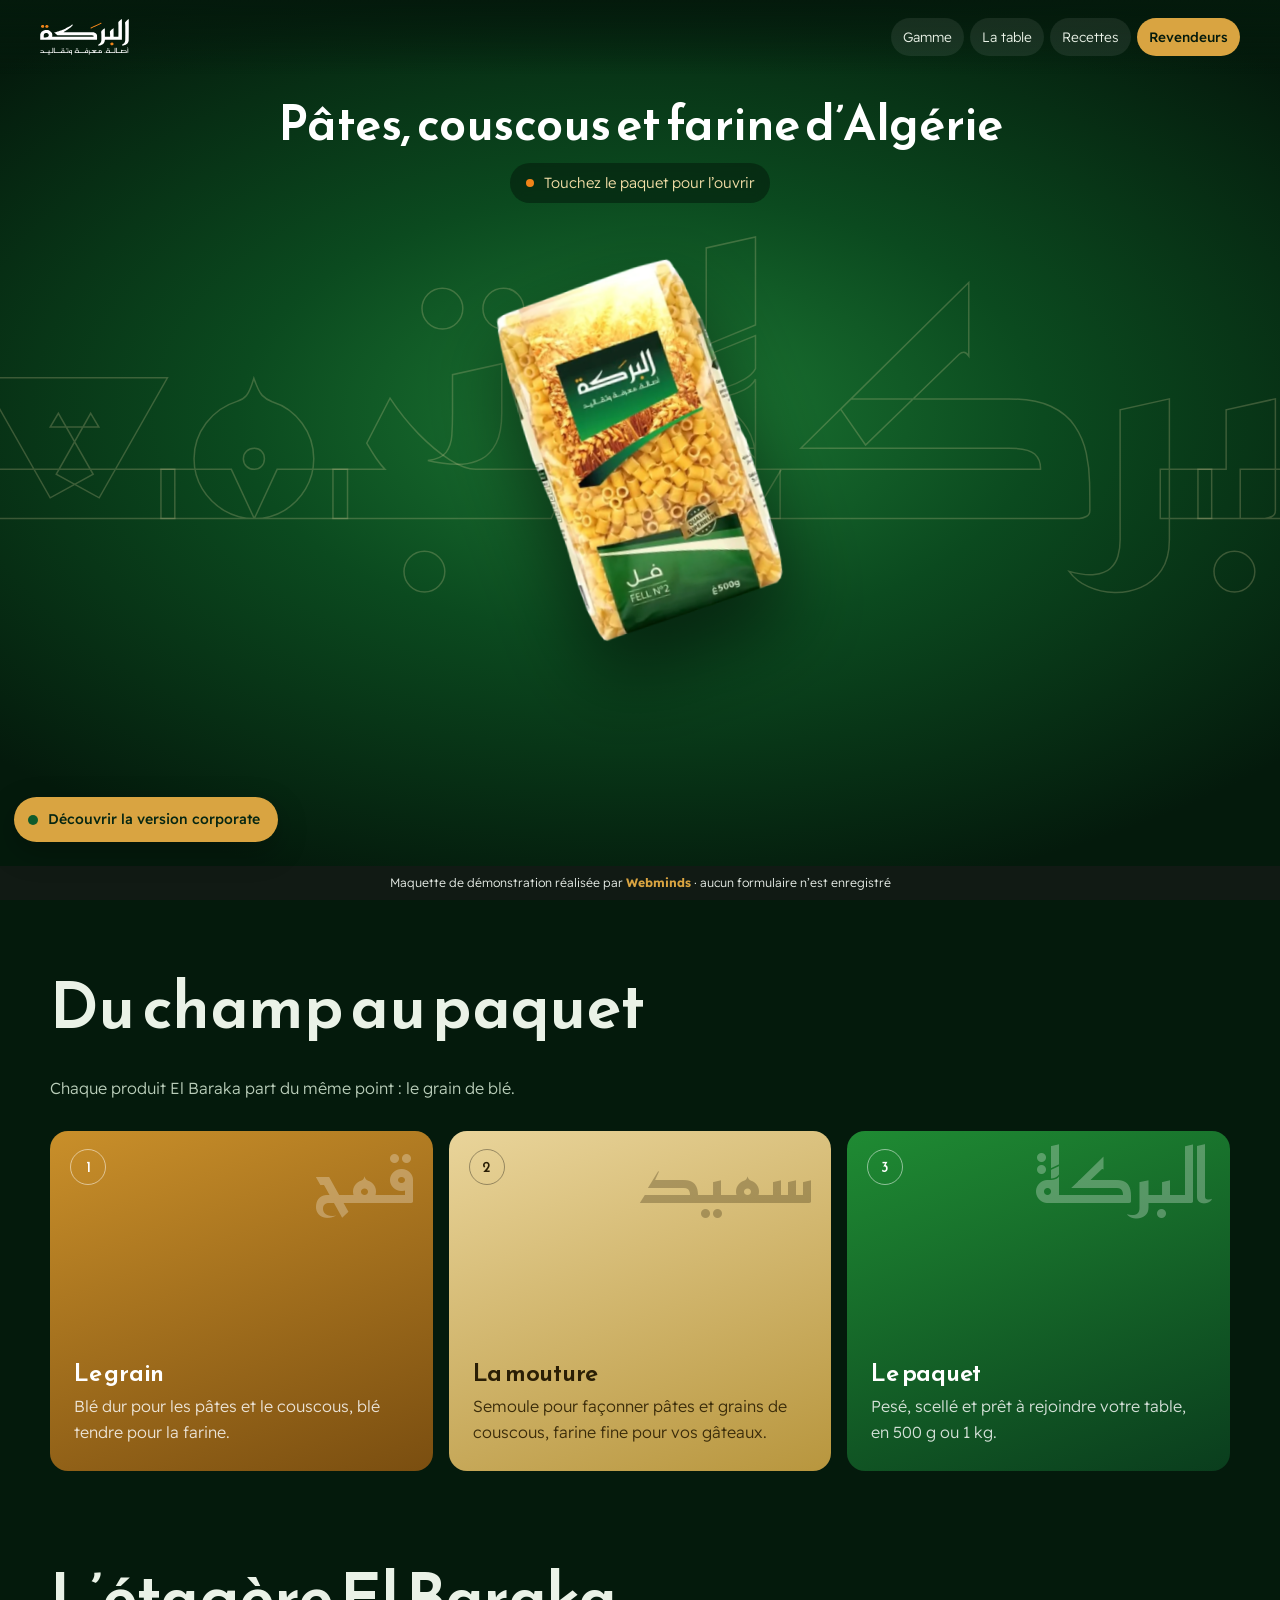
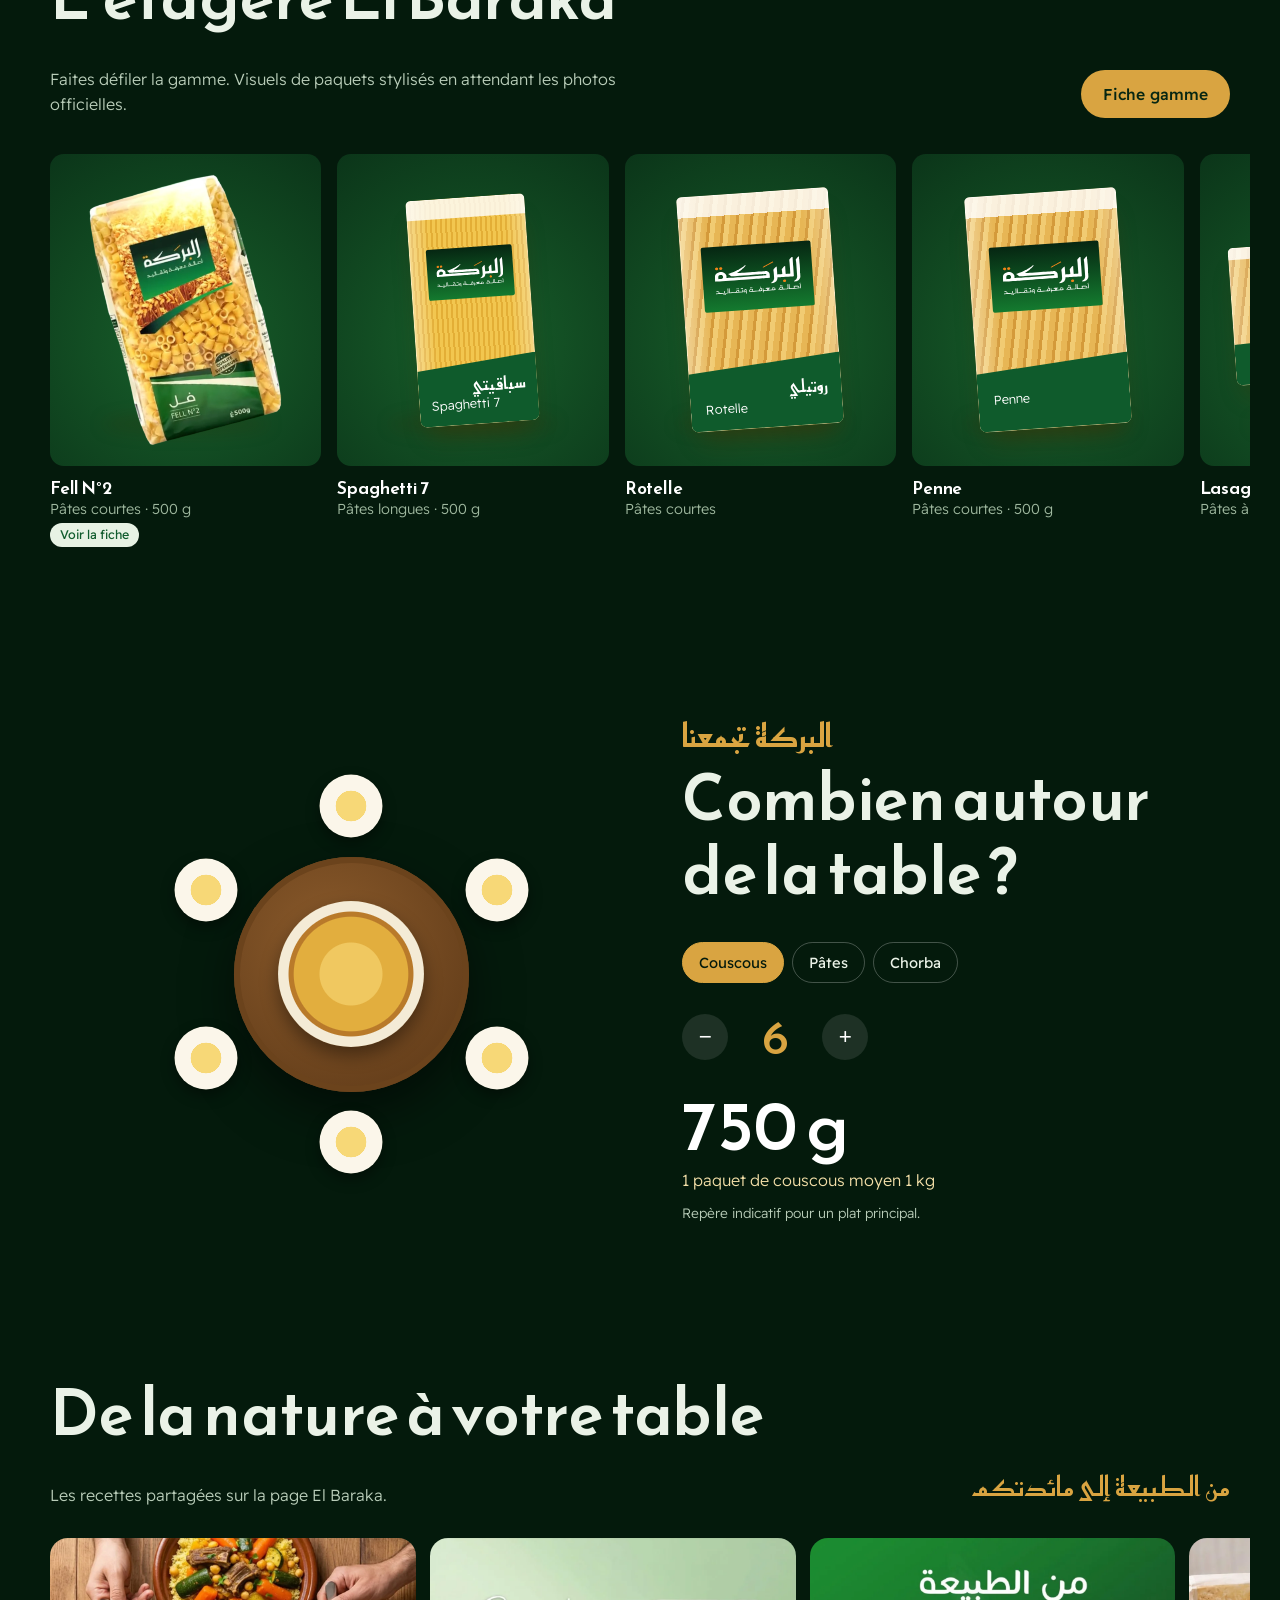
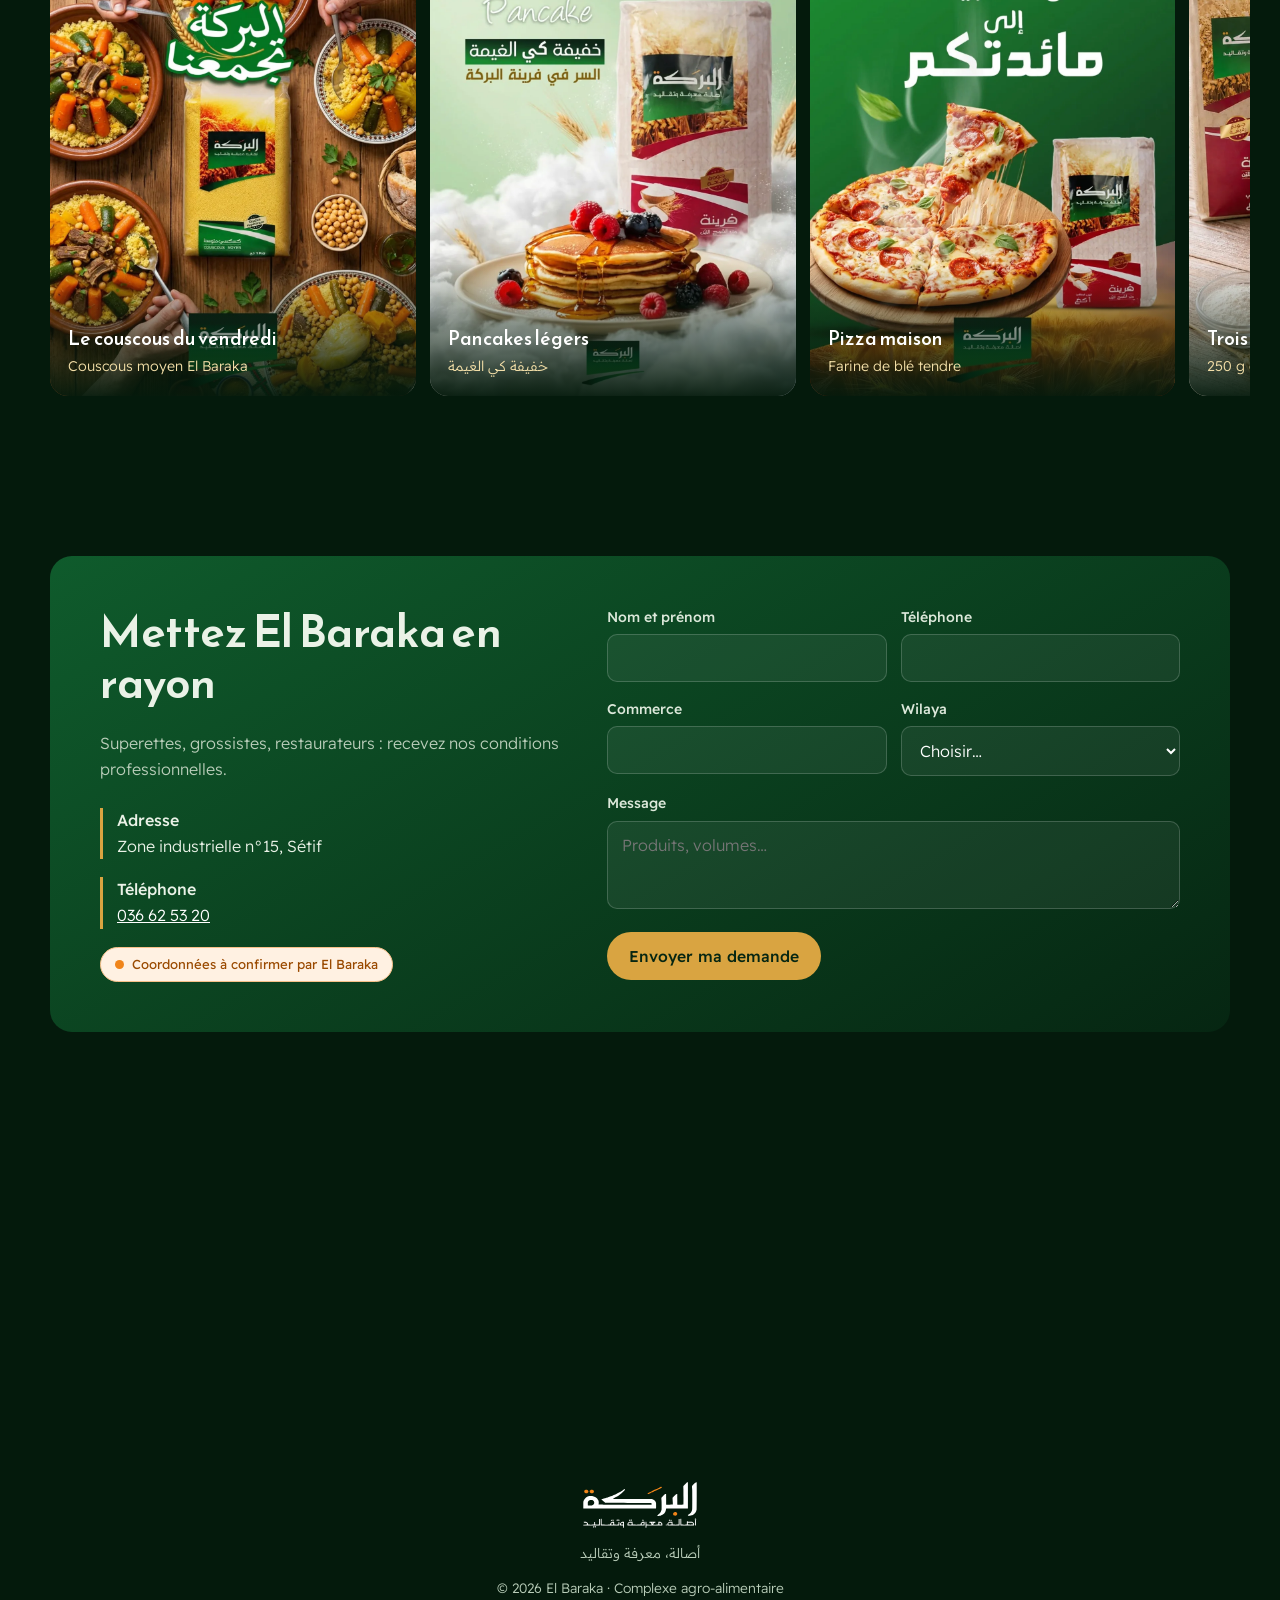
==== v2/index.html @ 3ec90bc9 "Maquette El Baraka : version corporate (accueil, gamme, fiche Fell N°2, revendeurs, contact) et vers" ====
<!doctype html>
<html lang="fr">
<head>
<meta charset="utf-8">
<meta name="viewport" content="width=device-width, initial-scale=1, viewport-fit=cover">
<meta name="robots" content="noindex, nofollow">
<title>El Baraka · البركة تجمعنا</title>
<meta name="description" content="El Baraka, pâtes, couscous et farine fabriqués en Algérie.">
<meta name="theme-color" content="#041A0C">
<link rel="stylesheet" href="../assets/css/fonts.css">
<link rel="stylesheet" href="../assets/css/style.css">
<link rel="stylesheet" href="v2.css">
<link rel="icon" href="data:image/svg+xml,%3Csvg xmlns='http://www.w3.org/2000/svg' viewBox='0 0 32 32'%3E%3Crect width='32' height='32' rx='6' fill='%230F5B2C'/%3E%3Ccircle cx='11' cy='12' r='3' fill='%23F08419'/%3E%3Ccircle cx='19' cy='12' r='3' fill='%23F08419'/%3E%3Crect x='7' y='19' width='18' height='4' fill='%23fff'/%3E%3C/svg%3E">
</head>
<body class="v2" data-base="../">
<header class="v2-hd">
<a href="#haut" aria-label="El Baraka"><img src="../assets/img/logo-blanc.svg" alt="El Baraka" width="90" height="36"></a>
<nav aria-label="Navigation"><a class="lg" href="#gamme">Gamme</a><a class="lg" href="#table">La table</a><a class="lg" href="#recettes">Recettes</a><a class="ac" href="#revendeurs">Revendeurs</a></nav>
</header>

<main id="haut">
<section class="scene" id="scene">
<div class="scene-ar" aria-hidden="true">البركة تجمعنا</div>
<canvas id="pluie" aria-hidden="true"></canvas>
<button class="paquet" id="paquet" aria-label="Ouvrir le paquet de Fell N°2"><img src="../assets/img/fell-n2.webp" alt="Paquet El Baraka Fell N°2" width="560" height="830"></button>
<div class="scene-haut">
<h1>Pâtes, couscous et farine d’Algérie</h1>
<span class="astuce" id="astuce"><i></i>Touchez le paquet pour l’ouvrir</span>
<div class="ouvre-info"><span class="compteur" id="compteur" aria-live="polite"><b id="nb">0</b> pièces de Fell N°2</span><button class="btn btn-ligne rejouer" id="rejouer" style="color:#fff">Refermer</button></div>
</div>
</section>

<section class="sec"><div class="wrap">
<div class="sec-tete"><div><h2>Du champ au paquet</h2><p>Chaque produit El Baraka part du même point : le grain de blé.</p></div></div>
<div class="etapes">
<div class="etape e1"><span class="ar">قمح</span><h3>Le grain</h3><p>Blé dur pour les pâtes et le couscous, blé tendre pour la farine.</p></div>
<div class="etape e2"><span class="ar">سميد</span><h3>La mouture</h3><p>Semoule pour façonner pâtes et grains de couscous, farine fine pour vos gâteaux.</p></div>
<div class="etape e3"><span class="ar">البركة</span><h3>Le paquet</h3><p>Pesé, scellé et prêt à rejoindre votre table, en 500 g ou 1 kg.</p></div>
</div>
</div></section>

<section class="sec" id="gamme" style="padding-top:20px"><div class="wrap">
<div class="sec-tete"><div><h2>L’étagère El Baraka</h2><p>Faites défiler la gamme. Visuels de paquets stylisés en attendant les photos officielles.</p></div><a class="btn btn-ble" href="../gamme.html">Fiche gamme</a></div>
<div class="etagere" data-gamme></div>
</div></section>

<section class="sec" id="table"><div class="wrap table-zone">
<div class="table" id="tableau" aria-hidden="true"><div class="table-plateau"><div class="table-plat"></div></div></div>
<div class="table-ctrl">
<p class="ar" style="font-size:2rem;color:var(--ble);margin:0">البركة تجمعنا</p>
<h2>Combien autour de la table ?</h2>
<div class="seg" role="group" aria-label="Plat"><button type="button" data-p="couscous" aria-pressed="true">Couscous</button><button type="button" data-p="pates" aria-pressed="false">Pâtes</button><button type="button" data-p="soupe" aria-pressed="false">Chorba</button></div>
<div class="stepper"><button type="button" id="moins" aria-label="Un convive de moins">−</button><output id="conv" aria-live="polite">6</output><button type="button" id="plus" aria-label="Un convive de plus">+</button></div>
<div class="table-res" id="qte">750 g<small>1 paquet de couscous moyen 1 kg</small></div>
<p style="margin-top:14px;font-size:.85rem">Repère indicatif pour un plat principal.</p>
</div>
</div></section>

<section class="sec" id="recettes"><div class="wrap">
<div class="sec-tete"><div><h2>De la nature à votre table</h2><p>Les recettes partagées sur la page El Baraka.</p></div><p class="ar" style="font-size:1.7rem;color:var(--ble)">من الطبيعة إلى مائدتكم</p></div>
<div class="defile">
<figure><img src="../assets/img/couscous-table.webp" alt="Couscous aux légumes" loading="lazy"><figcaption>Le couscous du vendredi<span>Couscous moyen El Baraka</span></figcaption></figure>
<figure><img src="../assets/img/pancake.webp" alt="Pancakes aux fruits rouges" loading="lazy"><figcaption>Pancakes légers<span>خفيفة كي الغيمة</span></figcaption></figure>
<figure><img src="../assets/img/pizza.webp" alt="Pizza maison" loading="lazy"><figcaption>Pizza maison<span>Farine de blé tendre</span></figcaption></figure>
<figure><img src="../assets/img/tartelettes.webp" alt="Tartelettes et gâteaux secs" loading="lazy"><figcaption>Trois gâteaux, une seule pâte<span>250 g de farine El Baraka</span></figcaption></figure>
<figure><img src="../assets/img/panier.webp" alt="Panier de produits El Baraka" loading="lazy"><figcaption>Le panier de la semaine<span>عجائن البركة.. الاختيار الدائم</span></figcaption></figure>
</div>
</div></section>

<section class="sec" id="revendeurs"><div class="wrap">
<div class="v2-rev">
<div>
<h2 style="font-size:clamp(1.8rem,5vw,2.8rem)">Mettez El Baraka en rayon</h2>
<p>Superettes, grossistes, restaurateurs : recevez nos conditions professionnelles.</p>
<div class="coord" style="margin-top:26px">
<div><b>Adresse</b>Zone industrielle n°15, Sétif</div>
<div><b>Téléphone</b><a href="tel:+21336625320">036 62 53 20</a></div>
</div>
<span class="valider" style="margin-top:18px">Coordonnées à confirmer par El Baraka</span>
</div>
<form class="form" data-demo>
<div class="row"><div><label for="v-n">Nom et prénom</label><input id="v-n" required autocomplete="name"></div><div><label for="v-t">Téléphone</label><input id="v-t" type="tel" required autocomplete="tel"></div></div>
<div class="row"><div><label for="v-s">Commerce</label><input id="v-s" required></div><div><label for="v-w">Wilaya</label><select id="v-w" data-wilayas required><option value="">Choisir…</option></select></div></div>
<div><label for="v-m">Message</label><textarea id="v-m" rows="3" placeholder="Produits, volumes…"></textarea></div>
<div><button class="btn btn-ble" type="submit">Envoyer ma demande</button></div>
<p class="ok" role="status">Demande envoyée. (Démonstration : rien n’a été enregistré.)</p>
</form>
</div>
</div></section>
<iframe class="carte" title="Zone industrielle de Sétif sur Google Maps" loading="lazy" referrerpolicy="no-referrer-when-downgrade" src="https://maps.google.com/maps?q=Zone%20industrielle%20S%C3%A9tif%20Alg%C3%A9rie&z=13&output=embed" style="margin-top:0"></iframe>
</main>
<footer class="v2-pied"><img src="../assets/img/logo-blanc.svg" alt="El Baraka" width="114" height="46"><p>أصالة، معرفة وتقاليد</p><p>© 2026 El Baraka · Complexe agro-alimentaire</p></footer>
<a class="vpill" href="../"><i></i>Découvrir la version corporate</a>
<div class="demo">Maquette de démonstration réalisée par <b>Webminds</b> · aucun formulaire n’est enregistré</div>
<script src="../assets/js/main.js"></script>
<script src="v2.js"></script>
</body>
</html>
---- assets/css/fonts.css ----
@font-face{font-family:'Readex Pro';font-style:normal;font-display:swap;font-weight:300;src:url('../fonts/readex-pro-arabic-300-normal.woff2') format('woff2');unicode-range:U+0600-06FF, U+0750-077F, U+0870-088E, U+0890-0891, U+0898-08E1, U+08E3-08FF, U+200C-200E, U+2010-2011, U+204F, U+2E41, U+FB50-FDFF, U+FE70-FE74, U+FE76-FEFC;}
@font-face{font-family:'Readex Pro';font-style:normal;font-display:swap;font-weight:300;src:url('../fonts/readex-pro-latin-300-normal.woff2') format('woff2');unicode-range:U+0000-00FF, U+0131, U+0152-0153, U+02BB-02BC, U+02C6, U+02DA, U+02DC, U+0304, U+0308, U+0329, U+2000-206F, U+20AC, U+2122, U+2191, U+2193, U+2212, U+2215, U+FEFF, U+FFFD;}
@font-face{font-family:'Readex Pro';font-style:normal;font-display:swap;font-weight:300;src:url('../fonts/readex-pro-latin-ext-300-normal.woff2') format('woff2');unicode-range:U+0100-02BA, U+02BD-02C5, U+02C7-02CC, U+02CE-02D7, U+02DD-02FF, U+1E00-1E9F, U+1EF2-1EFF, U+2020, U+20A0-20AB, U+20AD-20C0, U+2113, U+2C60-2C7F, U+A720-A7FF;}
@font-face{font-family:'Readex Pro';font-style:normal;font-display:swap;font-weight:400;src:url('../fonts/readex-pro-arabic-400-normal.woff2') format('woff2');unicode-range:U+0600-06FF, U+0750-077F, U+0870-088E, U+0890-0891, U+0898-08E1, U+08E3-08FF, U+200C-200E, U+2010-2011, U+204F, U+2E41, U+FB50-FDFF, U+FE70-FE74, U+FE76-FEFC;}
@font-face{font-family:'Readex Pro';font-style:normal;font-display:swap;font-weight:400;src:url('../fonts/readex-pro-latin-400-normal.woff2') format('woff2');unicode-range:U+0000-00FF, U+0131, U+0152-0153, U+02BB-02BC, U+02C6, U+02DA, U+02DC, U+0304, U+0308, U+0329, U+2000-206F, U+20AC, U+2122, U+2191, U+2193, U+2212, U+2215, U+FEFF, U+FFFD;}
@font-face{font-family:'Readex Pro';font-style:normal;font-display:swap;font-weight:400;src:url('../fonts/readex-pro-latin-ext-400-normal.woff2') format('woff2');unicode-range:U+0100-02BA, U+02BD-02C5, U+02C7-02CC, U+02CE-02D7, U+02DD-02FF, U+1E00-1E9F, U+1EF2-1EFF, U+2020, U+20A0-20AB, U+20AD-20C0, U+2113, U+2C60-2C7F, U+A720-A7FF;}
@font-face{font-family:'Readex Pro';font-style:normal;font-display:swap;font-weight:500;src:url('../fonts/readex-pro-arabic-500-normal.woff2') format('woff2');unicode-range:U+0600-06FF, U+0750-077F, U+0870-088E, U+0890-0891, U+0898-08E1, U+08E3-08FF, U+200C-200E, U+2010-2011, U+204F, U+2E41, U+FB50-FDFF, U+FE70-FE74, U+FE76-FEFC;}
@font-face{font-family:'Readex Pro';font-style:normal;font-display:swap;font-weight:500;src:url('../fonts/readex-pro-latin-500-normal.woff2') format('woff2');unicode-range:U+0000-00FF, U+0131, U+0152-0153, U+02BB-02BC, U+02C6, U+02DA, U+02DC, U+0304, U+0308, U+0329, U+2000-206F, U+20AC, U+2122, U+2191, U+2193, U+2212, U+2215, U+FEFF, U+FFFD;}
@font-face{font-family:'Readex Pro';font-style:normal;font-display:swap;font-weight:500;src:url('../fonts/readex-pro-latin-ext-500-normal.woff2') format('woff2');unicode-range:U+0100-02BA, U+02BD-02C5, U+02C7-02CC, U+02CE-02D7, U+02DD-02FF, U+1E00-1E9F, U+1EF2-1EFF, U+2020, U+20A0-20AB, U+20AD-20C0, U+2113, U+2C60-2C7F, U+A720-A7FF;}
@font-face{font-family:'Readex Pro';font-style:normal;font-display:swap;font-weight:600;src:url('../fonts/readex-pro-arabic-600-normal.woff2') format('woff2');unicode-range:U+0600-06FF, U+0750-077F, U+0870-088E, U+0890-0891, U+0898-08E1, U+08E3-08FF, U+200C-200E, U+2010-2011, U+204F, U+2E41, U+FB50-FDFF, U+FE70-FE74, U+FE76-FEFC;}
@font-face{font-family:'Readex Pro';font-style:normal;font-display:swap;font-weight:600;src:url('../fonts/readex-pro-latin-600-normal.woff2') format('woff2');unicode-range:U+0000-00FF, U+0131, U+0152-0153, U+02BB-02BC, U+02C6, U+02DA, U+02DC, U+0304, U+0308, U+0329, U+2000-206F, U+20AC, U+2122, U+2191, U+2193, U+2212, U+2215, U+FEFF, U+FFFD;}
@font-face{font-family:'Readex Pro';font-style:normal;font-display:swap;font-weight:600;src:url('../fonts/readex-pro-latin-ext-600-normal.woff2') format('woff2');unicode-range:U+0100-02BA, U+02BD-02C5, U+02C7-02CC, U+02CE-02D7, U+02DD-02FF, U+1E00-1E9F, U+1EF2-1EFF, U+2020, U+20A0-20AB, U+20AD-20C0, U+2113, U+2C60-2C7F, U+A720-A7FF;}
@font-face{font-family:'Readex Pro';font-style:normal;font-display:swap;font-weight:700;src:url('../fonts/readex-pro-arabic-700-normal.woff2') format('woff2');unicode-range:U+0600-06FF, U+0750-077F, U+0870-088E, U+0890-0891, U+0898-08E1, U+08E3-08FF, U+200C-200E, U+2010-2011, U+204F, U+2E41, U+FB50-FDFF, U+FE70-FE74, U+FE76-FEFC;}
@font-face{font-family:'Readex Pro';font-style:normal;font-display:swap;font-weight:700;src:url('../fonts/readex-pro-latin-700-normal.woff2') format('woff2');unicode-range:U+0000-00FF, U+0131, U+0152-0153, U+02BB-02BC, U+02C6, U+02DA, U+02DC, U+0304, U+0308, U+0329, U+2000-206F, U+20AC, U+2122, U+2191, U+2193, U+2212, U+2215, U+FEFF, U+FFFD;}
@font-face{font-family:'Readex Pro';font-style:normal;font-display:swap;font-weight:700;src:url('../fonts/readex-pro-latin-ext-700-normal.woff2') format('woff2');unicode-range:U+0100-02BA, U+02BD-02C5, U+02C7-02CC, U+02CE-02D7, U+02DD-02FF, U+1E00-1E9F, U+1EF2-1EFF, U+2020, U+20A0-20AB, U+20AD-20C0, U+2113, U+2C60-2C7F, U+A720-A7FF;}
@font-face{font-family:'Reem Kufi';font-style:normal;font-display:swap;font-weight:500;src:url('../fonts/reem-kufi-arabic-500-normal.woff2') format('woff2');unicode-range:U+0600-06FF, U+0750-077F, U+0870-088E, U+0890-0891, U+0898-08E1, U+08E3-08FF, U+200C-200E, U+2010-2011, U+204F, U+2E41, U+FB50-FDFF, U+FE70-FE74, U+FE76-FEFC;}
@font-face{font-family:'Reem Kufi';font-style:normal;font-display:swap;font-weight:500;src:url('../fonts/reem-kufi-latin-500-normal.woff2') format('woff2');unicode-range:U+0000-00FF, U+0131, U+0152-0153, U+02BB-02BC, U+02C6, U+02DA, U+02DC, U+0304, U+0308, U+0329, U+2000-206F, U+20AC, U+2122, U+2191, U+2193, U+2212, U+2215, U+FEFF, U+FFFD;}
@font-face{font-family:'Reem Kufi';font-style:normal;font-display:swap;font-weight:600;src:url('../fonts/reem-kufi-arabic-600-normal.woff2') format('woff2');unicode-range:U+0600-06FF, U+0750-077F, U+0870-088E, U+0890-0891, U+0898-08E1, U+08E3-08FF, U+200C-200E, U+2010-2011, U+204F, U+2E41, U+FB50-FDFF, U+FE70-FE74, U+FE76-FEFC;}
@font-face{font-family:'Reem Kufi';font-style:normal;font-display:swap;font-weight:600;src:url('../fonts/reem-kufi-latin-600-normal.woff2') format('woff2');unicode-range:U+0000-00FF, U+0131, U+0152-0153, U+02BB-02BC, U+02C6, U+02DA, U+02DC, U+0304, U+0308, U+0329, U+2000-206F, U+20AC, U+2122, U+2191, U+2193, U+2212, U+2215, U+FEFF, U+FFFD;}
@font-face{font-family:'Reem Kufi';font-style:normal;font-display:swap;font-weight:700;src:url('../fonts/reem-kufi-arabic-700-normal.woff2') format('woff2');unicode-range:U+0600-06FF, U+0750-077F, U+0870-088E, U+0890-0891, U+0898-08E1, U+08E3-08FF, U+200C-200E, U+2010-2011, U+204F, U+2E41, U+FB50-FDFF, U+FE70-FE74, U+FE76-FEFC;}
@font-face{font-family:'Reem Kufi';font-style:normal;font-display:swap;font-weight:700;src:url('../fonts/reem-kufi-latin-700-normal.woff2') format('woff2');unicode-range:U+0000-00FF, U+0131, U+0152-0153, U+02BB-02BC, U+02C6, U+02DA, U+02DC, U+0304, U+0308, U+0329, U+2000-206F, U+20AC, U+2122, U+2191, U+2193, U+2212, U+2215, U+FEFF, U+FFFD;}
---- assets/css/style.css ----
:root{
  --vert:#0F5B2C; --vert-f:#0A3D1D; --nuit:#062612; --vif:#2A9A3C; --pousse:#7CC242;
  --ble:#D9A441; --ble-c:#F3DFA8; --semoule:#FBF3DC; --farine:#9E1C30; --orange:#F08419;
  --encre:#13241A; --gris:#5C6B61; --blanc:#fff; --ligne:#E4DCC4;
  --r:14px; --kufi:'Reem Kufi','Readex Pro',sans-serif; --txt:'Readex Pro',system-ui,sans-serif;
}
*{box-sizing:border-box}
html{scroll-behavior:smooth}
body{margin:0;font-family:var(--txt);font-weight:300;color:var(--encre);background:var(--blanc);line-height:1.6;padding-bottom:46px;-webkit-font-smoothing:antialiased}
img{max-width:100%;display:block}
a{color:inherit}
h1,h2,h3{font-family:var(--kufi);font-weight:600;line-height:1.15;margin:0 0 .5em;letter-spacing:-.01em}
h1{font-size:clamp(2.1rem,7.5vw,4.2rem)}
h2{font-size:clamp(1.7rem,5vw,2.8rem)}
h3{font-size:1.25rem}
p{margin:0 0 1em;max-width:62ch}
.ar{font-family:var(--kufi);direction:rtl}
.wrap{width:min(1180px,100% - 40px);margin-inline:auto}
:focus-visible{outline:3px solid var(--orange);outline-offset:3px}
@media (prefers-reduced-motion:reduce){*{animation:none!important;transition:none!important;scroll-behavior:auto!important}}

/* En-tête */
.hd{position:sticky;top:0;z-index:40;background:rgba(255,255,255,.94);backdrop-filter:blur(10px);border-bottom:1px solid var(--ligne)}
.hd-in{display:flex;align-items:center;justify-content:space-between;height:68px}
.hd-logo img{height:38px;width:auto}
.nav{display:none}
.nav a{text-decoration:none;font-weight:400;font-size:.95rem;padding:8px 2px;border-bottom:2px solid transparent}
.nav a:hover,.nav a[aria-current]{border-color:var(--vif);color:var(--vert)}
.burger{width:44px;height:44px;border:0;background:var(--vert);border-radius:10px;display:grid;place-items:center;cursor:pointer}
.burger span{display:block;width:20px;height:2px;background:#fff;box-shadow:0 6px 0 #fff,0 -6px 0 #fff}
.mnav{display:none;flex-direction:column;padding:8px 20px 20px;border-top:1px solid var(--ligne);background:#fff}
.mnav a{padding:12px 0;text-decoration:none;border-bottom:1px solid var(--ligne);font-weight:400}
.mnav.open{display:flex}
.hd .hd-cta{display:none}
@media(min-width:900px){.nav{display:flex;gap:30px}.burger,.mnav{display:none!important}.hd .hd-cta{display:inline-flex}}

/* Boutons */
.btn{display:inline-flex;align-items:center;gap:10px;font:500 .98rem var(--txt);padding:14px 22px;border-radius:999px;text-decoration:none;border:0;cursor:pointer;transition:transform .15s,background .15s}
.btn:active{transform:scale(.97)}
.btn-ble{background:var(--ble);color:var(--nuit)}
.btn-ble:hover{background:#E8B652}
.btn-vert{background:var(--vert);color:#fff}
.btn-vert:hover{background:var(--vert-f)}
.btn-ligne{background:transparent;color:inherit;box-shadow:inset 0 0 0 1.5px currentColor}

/* Héros */
.hero{position:relative;background:radial-gradient(120% 90% at 85% 30%,#1F8B33 0%,var(--vert) 45%,var(--vert-f) 100%);color:#fff;overflow:hidden}
.hero::before{content:"";position:absolute;inset:0;background:url("data:image/svg+xml,%3Csvg xmlns='http://www.w3.org/2000/svg' width='120' height='120' viewBox='0 0 120 120'%3E%3Cg fill='none' stroke='%23ffffff' stroke-opacity='.07' stroke-width='1.5'%3E%3Crect x='14' y='18' width='26' height='14' rx='7'/%3E%3Ccircle cx='86' cy='30' r='9'/%3E%3Ccircle cx='86' cy='30' r='4'/%3E%3Cpath d='M20 80c8-8 16 8 24 0s16 8 24 0'/%3E%3Crect x='76' y='76' width='28' height='12' rx='6' transform='rotate(-30 90 82)'/%3E%3C/g%3E%3C/svg%3E")}
.hero-in{position:relative;display:grid;gap:10px;padding:46px 0 0}
.hero-panel{background:linear-gradient(180deg,var(--nuit),var(--vert-f) 60%,#13702F);padding:26px 24px 30px;border-radius:4px;position:relative;max-width:560px}
.hero-panel::after{content:"";position:absolute;left:-14px;right:-30px;bottom:-26px;height:30px;background:linear-gradient(90deg,#000 0%,#0A5A22 45%,var(--pousse) 100%);clip-path:polygon(0 70%,100% 0,100% 18%,4% 100%);opacity:.95}
.hero-ar{font-size:clamp(1.15rem,4.5vw,1.6rem);color:var(--ble-c);margin:0 0 14px;direction:rtl;text-align:right}
.hero h1{margin:0 0 14px}
.hero p{color:#DCEBDD;font-size:1.05rem}
.hero-cta{display:flex;flex-wrap:wrap;gap:12px;margin-top:20px}
.hero-pack{position:relative;justify-self:center;width:min(62vw,300px);margin:40px 0 -50px;transform:rotate(-6deg)}
.hero-pack img{width:100%;height:auto;filter:drop-shadow(0 30px 40px rgba(0,0,0,.45))}
.hero-plate{position:absolute;inset:auto -10% -6% -10%;height:44%;border-radius:50%;background:radial-gradient(closest-side,rgba(255,255,255,.95),rgba(255,255,255,.75) 70%,transparent);z-index:-1}
.hero-base{height:60px;background:var(--semoule);position:relative}
@media(min-width:900px){
  .hero-in{grid-template-columns:1.1fr .9fr;align-items:center;padding:80px 0 30px;gap:40px}
  .hero-pack{width:330px;margin:0 0 -70px}
  .hero-base{height:90px}
}

/* Pastille à valider */
.valider{display:inline-flex;align-items:center;gap:8px;background:#FFF1E2;color:#9A4A00;border:1px solid #F7C089;border-radius:999px;font-size:.82rem;font-weight:400;padding:6px 14px;margin-top:6px}
.valider::before{content:"";width:9px;height:9px;border-radius:50%;background:var(--orange);box-shadow:0 0 0 0 rgba(240,132,25,.6);animation:pls 2s infinite}
@keyframes pls{70%{box-shadow:0 0 0 8px rgba(240,132,25,0)}100%{box-shadow:0 0 0 0 rgba(240,132,25,0)}}

/* Repères */
.reperes{background:var(--semoule);padding:30px 0 50px}
.rep-grid{display:grid;grid-template-columns:1fr 1fr;gap:26px 18px;margin-bottom:14px}
.rep b{display:block;font-family:var(--kufi);font-size:clamp(2rem,7vw,3rem);color:var(--vert);line-height:1}
.rep span{font-size:.92rem;color:var(--gris)}
@media(min-width:900px){.rep-grid{grid-template-columns:repeat(4,1fr)}}

/* Sections */
.sec{padding:70px 0}
.sec-tete{display:flex;flex-wrap:wrap;justify-content:space-between;align-items:end;gap:14px;margin-bottom:30px}
.sec-tete p{color:var(--gris);margin:0}
.fond-vert{background:var(--vert-f);color:#fff}
.fond-vert p{color:#CFE3D2}

/* Familles */
.fam{display:grid;gap:18px}
.fam a{position:relative;display:block;border-radius:var(--r);overflow:hidden;aspect-ratio:4/3.2;text-decoration:none;color:#fff;background:var(--vert)}
.fam img{width:100%;height:100%;object-fit:cover;transition:transform .5s}
.fam a:hover img{transform:scale(1.04)}
.fam-txt{position:absolute;inset:auto 0 0 0;padding:60px 20px 18px;background:linear-gradient(transparent,rgba(4,30,13,.92))}
.fam-txt h3{margin:0;font-size:1.5rem}
.fam-txt small{display:block;color:var(--ble-c);font-size:.9rem}
.fam-ar{position:absolute;top:14px;right:16px;font-family:var(--kufi);font-size:1.1rem;background:rgba(6,38,18,.7);padding:4px 12px;border-radius:6px}
@media(min-width:800px){.fam{grid-template-columns:1.3fr 1fr 1fr}.fam a{aspect-ratio:auto;min-height:420px}}

/* Paquets (cartes produit) */
.pk-grid{display:grid;grid-template-columns:repeat(2,1fr);gap:22px 16px}
@media(min-width:700px){.pk-grid{grid-template-columns:repeat(3,1fr)}}
@media(min-width:1050px){.pk-grid{grid-template-columns:repeat(4,1fr)}}
.pk-card{text-decoration:none;color:inherit;display:flex;flex-direction:column;gap:12px}
.pk-stage{background:var(--semoule);border-radius:var(--r);aspect-ratio:1/1.15;display:grid;place-items:center;position:relative;overflow:hidden}
.pk-stage::after{content:"";position:absolute;bottom:10%;width:62%;height:7%;border-radius:50%;background:rgba(60,40,0,.18);filter:blur(8px)}
.pk-stage img.cut{width:66%;transform:rotate(-4deg);position:relative;z-index:1;transition:transform .3s}
.pk-card:hover .pk-stage img.cut,.pk-card:hover .pk{transform:rotate(0) translateY(-6px)}
.pk-card h3{margin:0;font-size:1.1rem}
.pk-card p{margin:0;color:var(--gris);font-size:.9rem}
.tag{display:inline-block;font-size:.78rem;background:#E7F2E4;color:var(--vert);border-radius:999px;padding:2px 10px;font-weight:400}
/* paquet dessiné en CSS (en attente du packshot) */
.pk{position:relative;z-index:1;width:56%;aspect-ratio:1/1.55;border-radius:5px 5px 7px 7px;transform:rotate(-4deg);transition:transform .3s;
  background:linear-gradient(180deg,rgba(255,255,255,.8) 0 9%,transparent 9%),repeating-linear-gradient(100deg,#E7B655 0 6px,#D49A3A 6px 9px,#F1CB72 9px 14px);box-shadow:0 18px 26px -10px rgba(70,45,0,.45),inset 0 0 0 1px rgba(255,255,255,.4);overflow:hidden}
.pk::before{content:"";position:absolute;inset:0;background:linear-gradient(90deg,rgba(255,255,255,.35),transparent 18%,transparent 82%,rgba(255,255,255,.3))}
.pk-logo{position:absolute;left:14%;right:14%;top:22%;background:linear-gradient(180deg,var(--nuit),#147A2F);padding:10% 8%;border-radius:2px}
.pk-band{position:absolute;left:0;right:0;bottom:0;height:30%;background:var(--vert);clip-path:polygon(0 18%,100% 0,100% 100%,0 100%);color:#fff;display:flex;flex-direction:column;justify-content:center;padding:10% 10% 4%;font-size:clamp(.55rem,2.4vw,.8rem);line-height:1.2}
.pk-band .ar{font-size:1.35em}
.pk--rouge .pk-band{background:var(--farine)}
.pk--farine{background:linear-gradient(180deg,#F6F1E7 0 100%)}
.pk--farine .pk-logo{top:16%}
.pk--farine .pk-band{background:var(--farine);height:38%}
.pk--long{aspect-ratio:1/1.9;width:44%;background:linear-gradient(180deg,rgba(255,255,255,.8) 0 9%,transparent 9%),repeating-linear-gradient(90deg,#F2C64F 0 3px,#E3AE36 3px 5px)}
.pk--plat{aspect-ratio:1.5/1;width:76%}
.pk--plat .pk-logo{left:10%;right:auto;width:40%;top:14%}
.pk--plat .pk-band{height:36%}
.pk--semoule{background:linear-gradient(180deg,rgba(255,255,255,.8) 0 9%,transparent 9%),radial-gradient(circle at 30% 30%,#F5D35C 1px,transparent 1.5px) 0 0/5px 5px,#EBC447}

/* Calculateur */
.calc{display:grid;gap:26px;background:#fff;color:var(--encre);border-radius:var(--r);padding:26px}
.calc label{display:block;font-weight:500;margin-bottom:8px}
.seg{display:flex;flex-wrap:wrap;gap:8px}
.seg button{font:400 .92rem var(--txt);padding:10px 16px;border-radius:999px;border:1.5px solid var(--ligne);background:#fff;cursor:pointer}
.seg button[aria-pressed=true]{background:var(--vert);border-color:var(--vert);color:#fff}
.stepper{display:flex;align-items:center;gap:14px}
.stepper button{width:46px;height:46px;border-radius:50%;border:0;background:var(--semoule);font-size:1.4rem;cursor:pointer;color:var(--vert)}
.stepper output{font-family:var(--kufi);font-size:2.2rem;min-width:2.2ch;text-align:center;color:var(--vert)}
.calc-res{background:var(--semoule);border-radius:12px;padding:20px;display:flex;flex-direction:column;gap:4px}
.calc-res b{font-family:var(--kufi);font-size:2.4rem;color:var(--vert);line-height:1}
.calc-res small{display:block;color:var(--gris);margin-top:8px}
@media(min-width:900px){.calc{grid-template-columns:1fr 1fr;padding:40px}.calc-res{grid-row:span 3;align-self:stretch;display:flex;flex-direction:column;justify-content:center}}

/* Recettes */
.rec{display:grid;gap:18px}
@media(min-width:800px){.rec{grid-template-columns:repeat(4,1fr)}}
.rec article{border-radius:var(--r);overflow:hidden;background:#fff;border:1px solid var(--ligne)}
.rec img{aspect-ratio:1/1;object-fit:cover;width:100%}
.rec .rc-t{padding:14px 16px 18px}
.rec h3{font-size:1.05rem;margin:0 0 4px}
.rec p{margin:0;font-size:.9rem;color:var(--gris)}
.rec details{margin-top:10px;font-size:.9rem}
.rec summary{cursor:pointer;color:var(--vert);font-weight:500}
.rec ul{padding-left:18px;margin:8px 0 0}

/* Bande revendeurs */
.bande{display:grid;border-radius:var(--r);overflow:hidden;background:var(--ble)}
.bande img{width:100%;height:100%;object-fit:cover;max-height:320px}
.bande div{padding:30px 24px}
.bande h2{color:var(--nuit)}
@media(min-width:800px){.bande{grid-template-columns:1fr 1.1fr}.bande img{max-height:none}.bande div{padding:50px}}

/* Formulaires */
.form{display:grid;gap:14px}
.form .row{display:grid;gap:14px}
@media(min-width:700px){.form .row{grid-template-columns:1fr 1fr}}
.form label{font-size:.88rem;font-weight:500;display:block;margin-bottom:6px}
.form input,.form select,.form textarea{width:100%;font:300 1rem var(--txt);padding:13px 14px;border:1.5px solid var(--ligne);border-radius:10px;background:#fff;color:var(--encre)}
.form input:focus,.form select:focus,.form textarea:focus{border-color:var(--vif);outline:none}
.ok{display:none;background:#E7F2E4;color:var(--vert);border-radius:10px;padding:14px 16px;font-weight:400}
.ok.show{display:block}

/* Contact */
.coord{display:grid;gap:18px}
.coord div{border-left:3px solid var(--vif);padding-left:14px}
.coord b{display:block;font-weight:500}
.carte{margin-top:50px;height:340px;border:0;width:100%;display:block;filter:saturate(.85)}

/* Fiche produit */
.fiche{display:grid;gap:30px;padding:40px 0 70px}
.fiche-vis{background:radial-gradient(circle at 50% 55%,#fff 0 38%,var(--semoule) 39%);border-radius:var(--r);display:grid;place-items:center;padding:40px 20px}
.fiche-vis img{width:58%;max-width:280px;height:auto;transform:rotate(-5deg);filter:drop-shadow(0 26px 30px rgba(60,40,0,.35))}
.fiche dl{display:grid;grid-template-columns:auto 1fr;gap:10px 20px;margin:24px 0;padding:20px 0;border-block:1px solid var(--ligne)}
.fiche dt{color:var(--gris)}
.fiche dd{margin:0;font-weight:400}
@media(min-width:900px){.fiche{grid-template-columns:1fr 1fr;align-items:center}}
.ariane{font-size:.88rem;color:var(--gris);padding-top:24px}
.ariane a{color:var(--vert)}

/* Pied */
.pied{background:var(--nuit);color:#BFD3C3;padding:50px 0 30px;font-size:.92rem}
.pied-in{display:grid;gap:26px}
.pied img{height:44px;width:auto}
.pied a{text-decoration:none}
.pied a:hover{color:#fff}
.pied ul{list-style:none;padding:0;margin:0;display:grid;gap:8px}
.pied h4{font-family:var(--kufi);color:#fff;font-weight:500;margin:0 0 10px}
@media(min-width:800px){.pied-in{grid-template-columns:1.4fr 1fr 1fr}}
.pied-bas{margin-top:30px;padding-top:20px;border-top:1px solid rgba(255,255,255,.12);font-size:.82rem}

/* Bandeau démo + pastille version */
.demo{position:fixed;left:0;right:0;bottom:0;z-index:90;background:#111A14;color:#E9EFE9;font-size:.76rem;text-align:center;padding:9px 12px;line-height:1.35}
.demo b{color:var(--ble)}
.vpill{position:fixed;left:14px;bottom:58px;z-index:91;display:flex;align-items:center;gap:10px;background:var(--ble);color:var(--nuit);text-decoration:none;font-weight:500;font-size:.88rem;padding:11px 18px 11px 14px;border-radius:999px;box-shadow:0 10px 30px rgba(0,0,0,.25);animation:flot 3s ease-in-out infinite}
.vpill i{width:10px;height:10px;border-radius:50%;background:var(--vert);box-shadow:0 0 0 0 rgba(15,91,44,.5);animation:pls 2s infinite}
@keyframes flot{50%{transform:translateY(-4px)}}
---- v2/v2.css ----
body.v2{background:#041A0C;color:#EAF2E7}
.v2 p{color:#B9CDB9}
.v2 h2{font-size:clamp(2rem,7vw,4rem)}
.v2-hd{position:fixed;top:0;left:0;right:0;z-index:40;display:flex;justify-content:space-between;align-items:center;padding:14px 20px;background:linear-gradient(#041A0C,rgba(4,26,12,0))}
.v2-hd img{height:36px;width:auto}
.v2-hd nav{display:flex;gap:6px}
.v2-hd nav a{font-size:.85rem;text-decoration:none;color:#EAF2E7;padding:8px 12px;border-radius:999px;background:rgba(255,255,255,.08)}
.v2-hd nav a.ac{background:var(--ble);color:#041A0C;font-weight:500}
.v2-hd nav .lg{display:none}
@media(min-width:800px){.v2-hd{padding:18px 40px}.v2-hd nav .lg{display:inline-block}}

/* Héros : le paquet qui s'ouvre */
.scene{position:relative;height:100svh;min-height:640px;overflow:hidden;background:radial-gradient(70% 55% at 50% 46%,#1D7A34 0%,#0B4A1F 45%,#041A0C 100%)}
.scene canvas{position:absolute;inset:0;width:100%;height:100%;z-index:2;pointer-events:none}
.scene-ar{position:absolute;left:50%;top:44%;transform:translate(-50%,-50%);font-family:var(--kufi);font-weight:700;font-size:clamp(5.5rem,30vw,22rem);line-height:.9;white-space:nowrap;color:transparent;-webkit-text-stroke:1.5px rgba(243,223,168,.22);direction:rtl;z-index:0;user-select:none}
.paquet{position:absolute;left:50%;top:50%;width:min(46vw,250px);transform:translate(-50%,-50%) rotate(-8deg);z-index:3;border:0;background:none;padding:0;cursor:pointer;transition:transform .7s cubic-bezier(.3,1.6,.5,1)}
.paquet img{width:100%;height:auto;filter:drop-shadow(0 40px 40px rgba(0,0,0,.55))}
.paquet:hover{transform:translate(-50%,-52%) rotate(-5deg)}
.paquet.ouvert:hover{transform:translate(-30%,-62%) rotate(-128deg)}
.paquet.ouvert{transform:translate(-30%,-62%) rotate(-128deg)}
.paquet.secoue{animation:secoue .35s}
@keyframes secoue{25%{margin-left:-6px}75%{margin-left:6px}}
.scene-haut{position:absolute;left:0;right:0;top:78px;z-index:4;text-align:center;padding:0 20px}
.scene-haut h1{font-size:clamp(1.5rem,6vw,3rem);margin:0 0 12px;color:#fff}
.astuce{display:inline-flex;align-items:center;gap:10px;font-size:.92rem;color:var(--ble-c);background:rgba(4,26,12,.55);padding:8px 16px;border-radius:999px;backdrop-filter:blur(6px)}
.astuce i{width:8px;height:8px;border-radius:50%;background:var(--orange);animation:pls 1.6s infinite}
.ouvre-info{display:none;align-items:center;justify-content:center;gap:14px}
.ouvre-info.on{display:flex}
.compteur{font-size:.9rem;color:#B9CDB9}
.compteur b{font-family:var(--kufi);font-size:1.8rem;color:var(--ble);vertical-align:-3px}
.rejouer{padding:9px 16px;font-size:.88rem}
@media(min-width:800px){.scene-haut{top:96px}}
/* Du champ au paquet */
.etapes{display:grid;gap:16px;counter-reset:e}
.etape{position:relative;border-radius:18px;padding:30px 24px 26px;min-height:240px;display:flex;flex-direction:column;justify-content:flex-end;overflow:hidden;color:#fff}
.etape .ar{position:absolute;top:10px;right:18px;font-size:4.6rem;line-height:1;opacity:.28}
.etape h3{font-size:1.5rem;margin:0 0 6px}
.etape p{margin:0;color:rgba(255,255,255,.82)}
.etape::before{counter-increment:e;content:counter(e);font-family:var(--kufi);font-size:.9rem;width:34px;height:34px;border-radius:50%;display:grid;place-items:center;border:1.5px solid rgba(255,255,255,.5);position:absolute;top:18px;left:20px}
.e1{background:linear-gradient(160deg,#C98F2A,#7A4E10)}
.e2{background:linear-gradient(160deg,#E9D49A,#B8963E);color:#2A1E05}.e2 p{color:#3B2C0A}.e2::before{border-color:rgba(0,0,0,.35)}
.e3{background:linear-gradient(160deg,#1F8B33,#0A3D1D)}
@media(min-width:800px){.etapes{grid-template-columns:repeat(3,1fr)}.etape{min-height:340px}}

/* Étagère */
.etagere{display:flex;gap:16px;overflow-x:auto;scroll-snap-type:x mandatory;padding:6px 20px 24px;margin:0 -20px;scrollbar-width:none}
.etagere::-webkit-scrollbar{display:none}
.etagere .pk-card{flex:0 0 62%;scroll-snap-align:center}
.etagere .pk-stage{background:radial-gradient(circle at 50% 60%,#18602B,#0B3519)}
.etagere .pk-card h3{color:#fff}
.etagere .pk-card p{color:#9FB89F}
@media(min-width:800px){.etagere .pk-card{flex-basis:23%}}

/* La table */
.table-zone{display:grid;gap:30px;align-items:center}
.table{position:relative;width:min(86vw,420px);aspect-ratio:1;margin:0 auto}
.table-plateau{position:absolute;inset:22%;border-radius:50%;background:radial-gradient(circle at 40% 35%,#8A5A2B,#5B3716);box-shadow:inset 0 0 0 6px #6B431C,0 20px 50px rgba(0,0,0,.5);display:grid;place-items:center}
.table-plat{width:62%;aspect-ratio:1;border-radius:50%;background:radial-gradient(circle,#F0C860 0 30%,#E2AE3E 31% 55%,#B97A2A 56% 60%,#F4EBD6 61% 70%,#D9CDB0 71%);box-shadow:0 8px 18px rgba(0,0,0,.4)}
.assiette{position:absolute;width:15%;aspect-ratio:1;border-radius:50%;background:radial-gradient(circle,#F7D877 0 34%,#FBF6EA 35% 70%,#E5DCC8 71%);box-shadow:0 6px 14px rgba(0,0,0,.4);transform:translate(-50%,-50%) scale(0);transition:transform .45s cubic-bezier(.3,1.6,.5,1)}
.assiette.on{transform:translate(-50%,-50%) scale(1)}
.table-ctrl{text-align:center}
.table-ctrl .stepper{justify-content:center;margin:16px 0}
.table-ctrl .stepper button{background:rgba(255,255,255,.1);color:#fff}
.table-ctrl .stepper output{color:var(--ble);font-size:3rem}
.table-res{font-family:var(--kufi);font-size:clamp(2.6rem,9vw,4.4rem);color:#fff;line-height:1}
.table-res small{display:block;font-family:var(--txt);font-size:1rem;color:var(--ble-c);margin-top:10px}
.v2 .seg{justify-content:center}
.v2 .seg button{background:transparent;color:#EAF2E7;border-color:rgba(255,255,255,.25)}
.v2 .seg button[aria-pressed=true]{background:var(--ble);border-color:var(--ble);color:#041A0C}
@media(min-width:900px){.table-zone{grid-template-columns:1.1fr 1fr}.table-ctrl{text-align:left}.table-ctrl .stepper,.v2 .seg{justify-content:flex-start}}

/* Recettes en défilé */
.defile{display:flex;gap:14px;overflow-x:auto;scroll-snap-type:x mandatory;padding:0 20px 20px;margin:0 -20px;scrollbar-width:none}
.defile::-webkit-scrollbar{display:none}
.defile figure{flex:0 0 78%;margin:0;scroll-snap-align:center;position:relative;border-radius:18px;overflow:hidden}
.defile img{width:100%;aspect-ratio:4/5;object-fit:cover}
.defile figcaption{position:absolute;inset:auto 0 0 0;padding:60px 18px 18px;background:linear-gradient(transparent,rgba(4,26,12,.95));font-family:var(--kufi);font-size:1.2rem;color:#fff}
.defile figcaption span{display:block;font-family:var(--txt);font-size:.88rem;color:var(--ble-c);font-weight:300}
@media(min-width:800px){.defile figure{flex-basis:31%}}

.v2 .form input,.v2 .form select,.v2 .form textarea{background:rgba(255,255,255,.06);border-color:rgba(255,255,255,.18);color:#fff}
.v2 .form select option{color:#13241A}
.v2 .form label{color:#DCE8DA}
.v2-rev{display:grid;gap:30px;background:linear-gradient(150deg,#0F5B2C,#062612);border-radius:22px;padding:30px 22px}
@media(min-width:900px){.v2-rev{grid-template-columns:1fr 1.2fr;padding:50px}}
.v2 .coord div{border-color:var(--ble)}
.v2 .coord a{color:#fff}
.v2-pied{text-align:center;padding:40px 20px 30px;font-size:.85rem;color:#7F9A82}
.v2-pied img{height:46px;width:auto;margin:0 auto 14px}
.v2-pied p{margin-inline:auto}
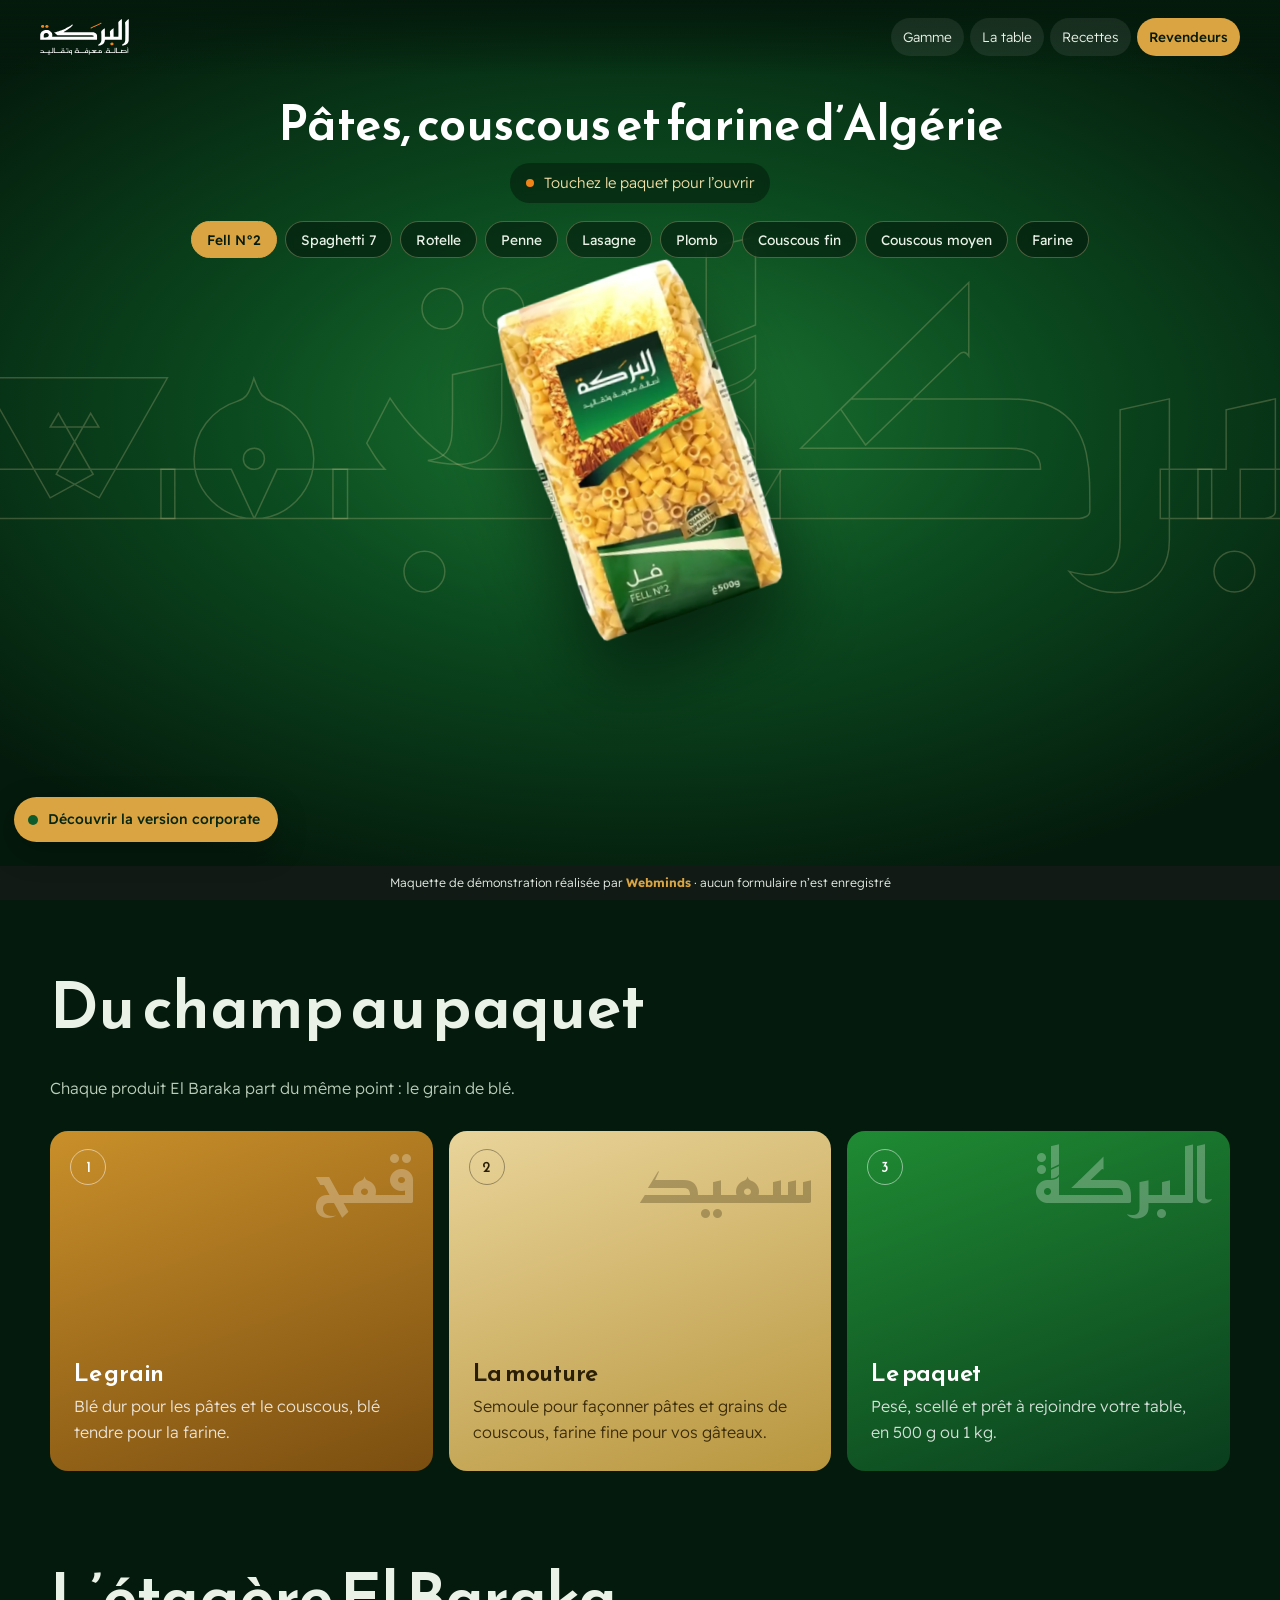
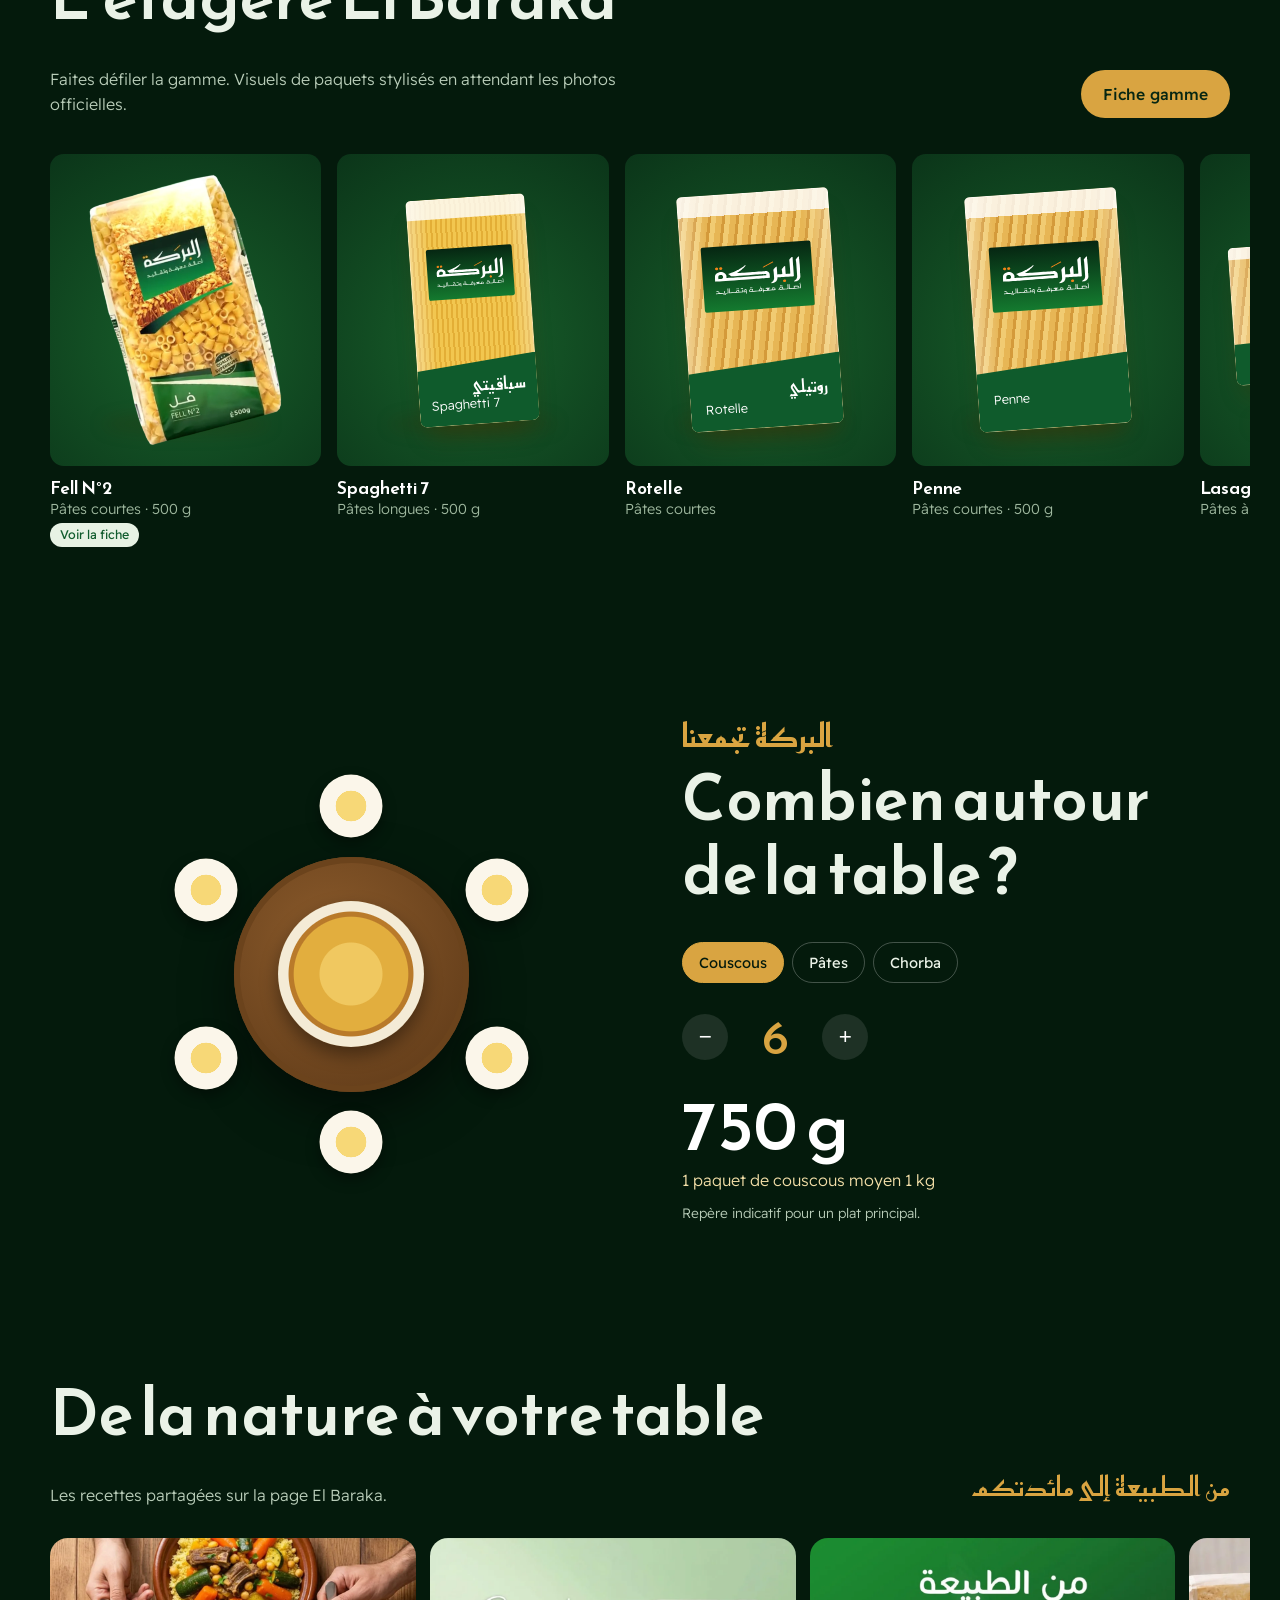
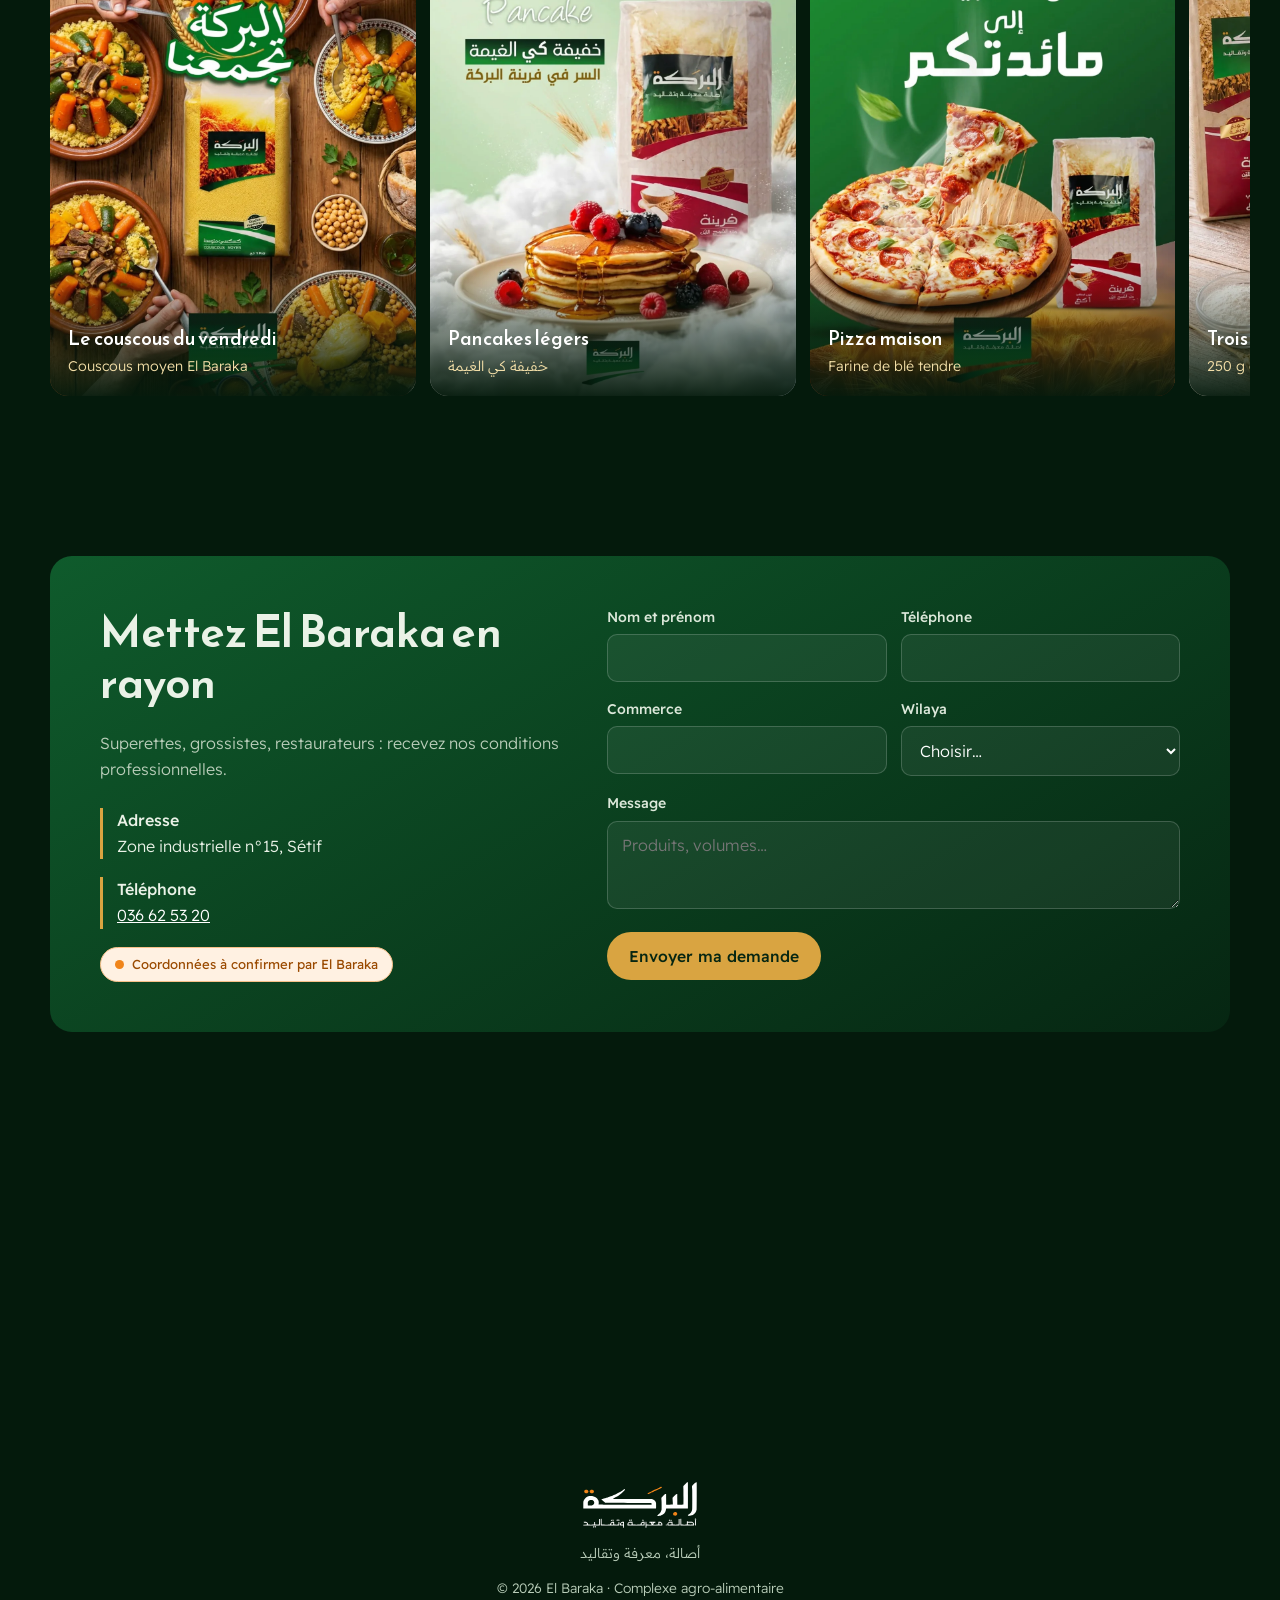
==== commit 6991c214: "Version moderne : toute la gamme dans l'animation du héros (spaghetti, rotelle, penne, lasagne, plom" ====
--- a/v2/index.html
+++ b/v2/index.html
@@ -26,7 +26,8 @@
 <div class="scene-haut">
 <h1>Pâtes, couscous et farine d’Algérie</h1>
 <span class="astuce" id="astuce"><i></i>Touchez le paquet pour l’ouvrir</span>
-<div class="ouvre-info"><span class="compteur" id="compteur" aria-live="polite"><b id="nb">0</b> pièces de Fell N°2</span><button class="btn btn-ligne rejouer" id="rejouer" style="color:#fff">Refermer</button></div>
+<div class="ouvre-info"><span class="compteur" id="compteur" aria-live="polite"><b id="nb">0</b> <span id="lib">pièces de Fell N°2</span></span><button class="btn btn-ligne rejouer" id="rejouer" style="color:#fff">Refermer</button></div>
+<div class="choix" id="choix" role="group" aria-label="Choisir un produit"></div>
 </div>
 </section>
 
--- a/v2/v2.css
+++ b/v2/v2.css
@@ -88,3 +88,14 @@
 .v2-pied{text-align:center;padding:40px 20px 30px;font-size:.85rem;color:#7F9A82}
 .v2-pied img{height:46px;width:auto;margin:0 auto 14px}
 .v2-pied p{margin-inline:auto}
+
+.choix{display:flex;gap:8px;overflow-x:auto;padding:4px 20px;margin:14px -20px 0;scrollbar-width:none;justify-content:flex-start}
+.choix::-webkit-scrollbar{display:none}
+.choix button{flex:0 0 auto;font:400 .86rem var(--txt);color:#EAF2E7;background:rgba(4,26,12,.6);border:1.5px solid rgba(243,223,168,.3);padding:9px 15px;border-radius:999px;cursor:pointer;backdrop-filter:blur(6px)}
+.choix button[aria-pressed=true]{background:var(--ble);border-color:var(--ble);color:#041A0C;font-weight:500}
+@media(min-width:800px){.choix{justify-content:center;flex-wrap:wrap}}
+.paquet .pk-hero{width:84%;margin:0 auto;transform:none;box-shadow:0 40px 50px -10px rgba(0,0,0,.6)}
+.paquet .pk-hero .pk-band{font-size:clamp(.75rem,3.4vw,1.05rem)}
+.paquet--long{width:min(34vw,180px)}
+.paquet--plat{width:min(64vw,340px)}
+.paquet--plat .pk-hero{width:100%}
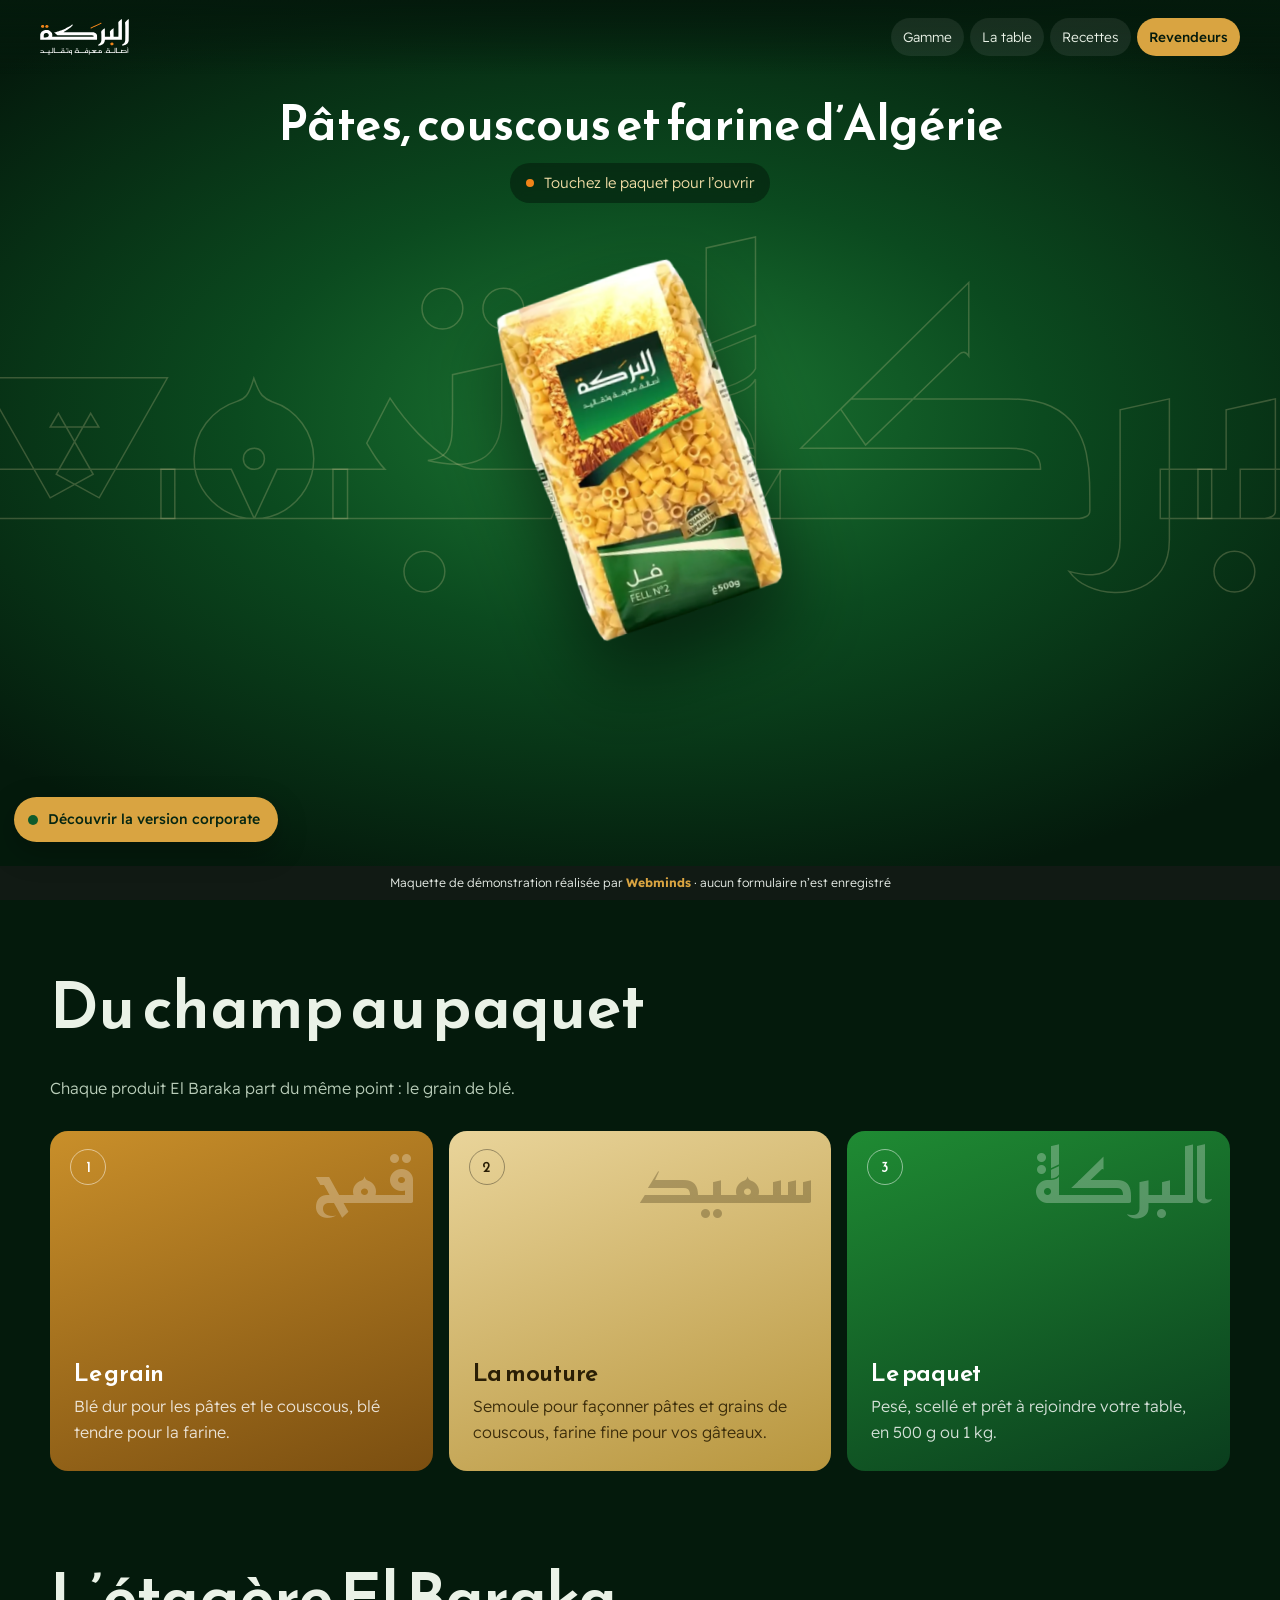
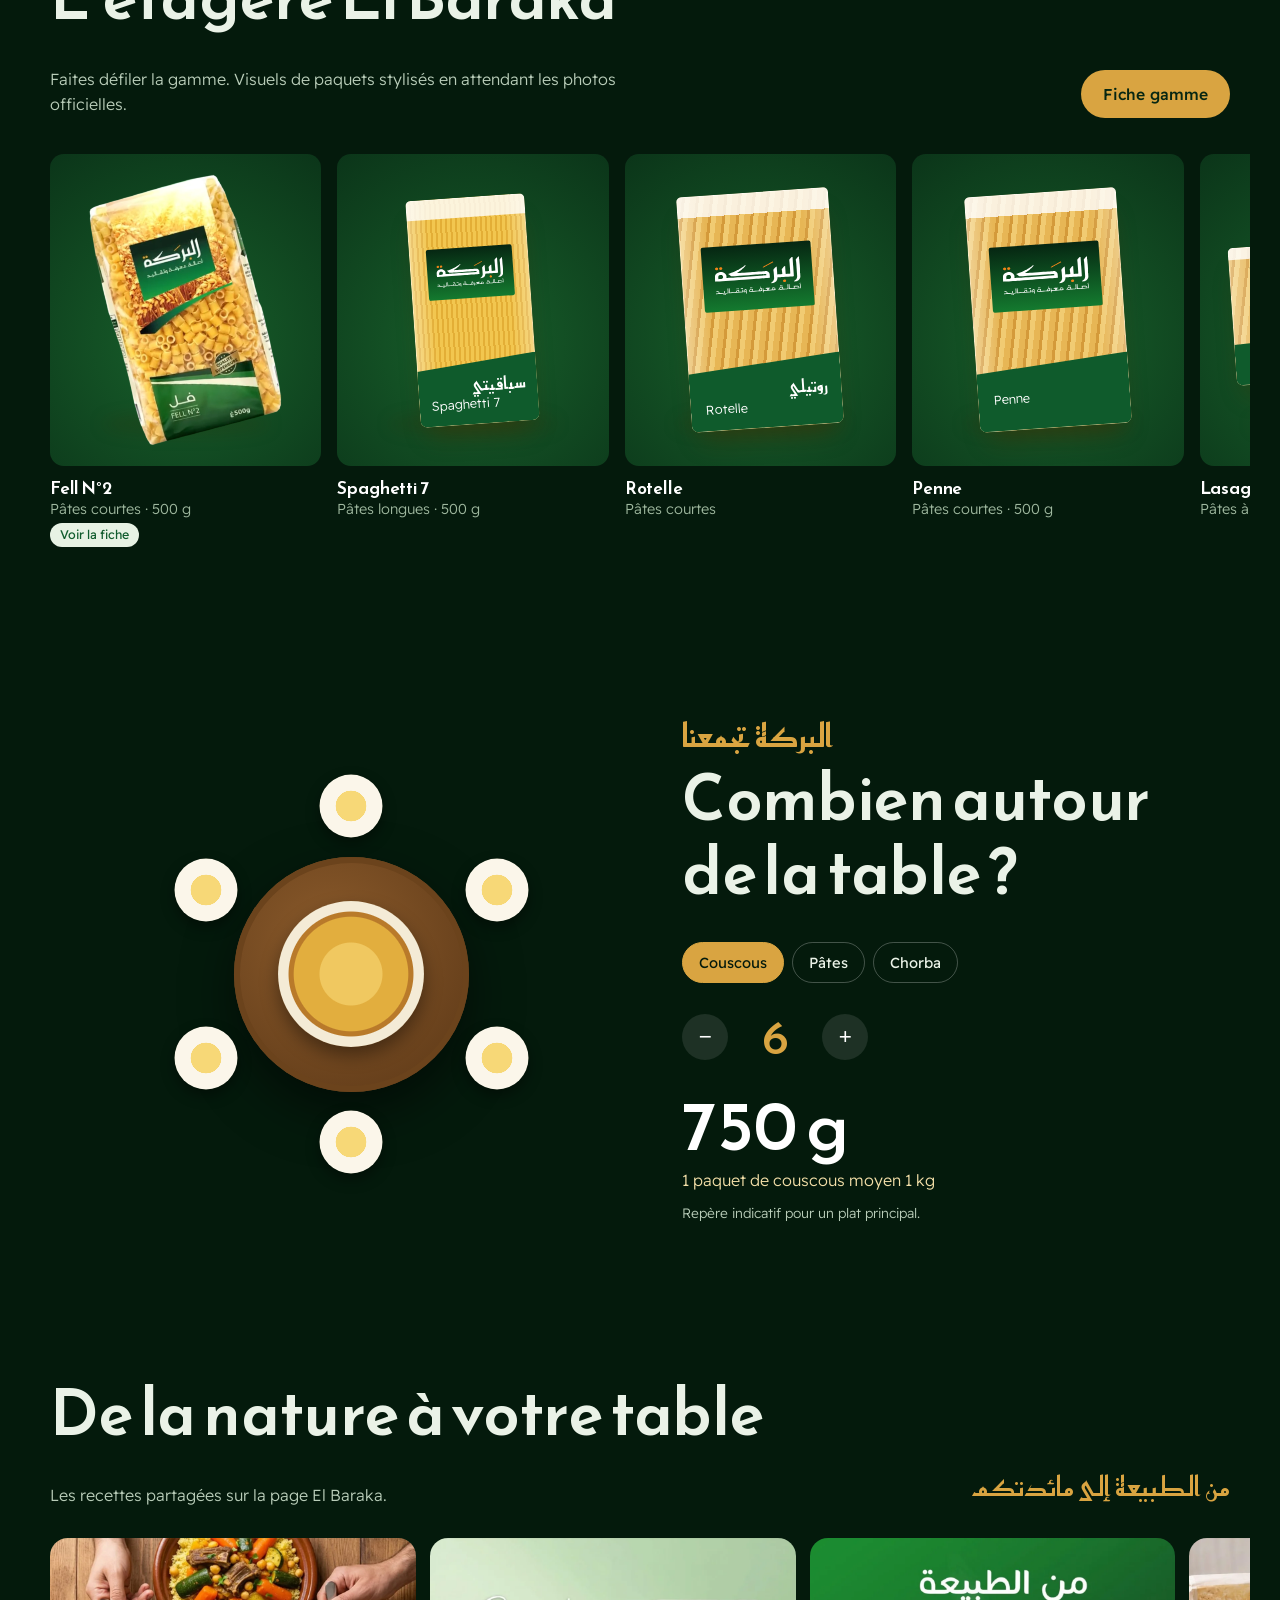
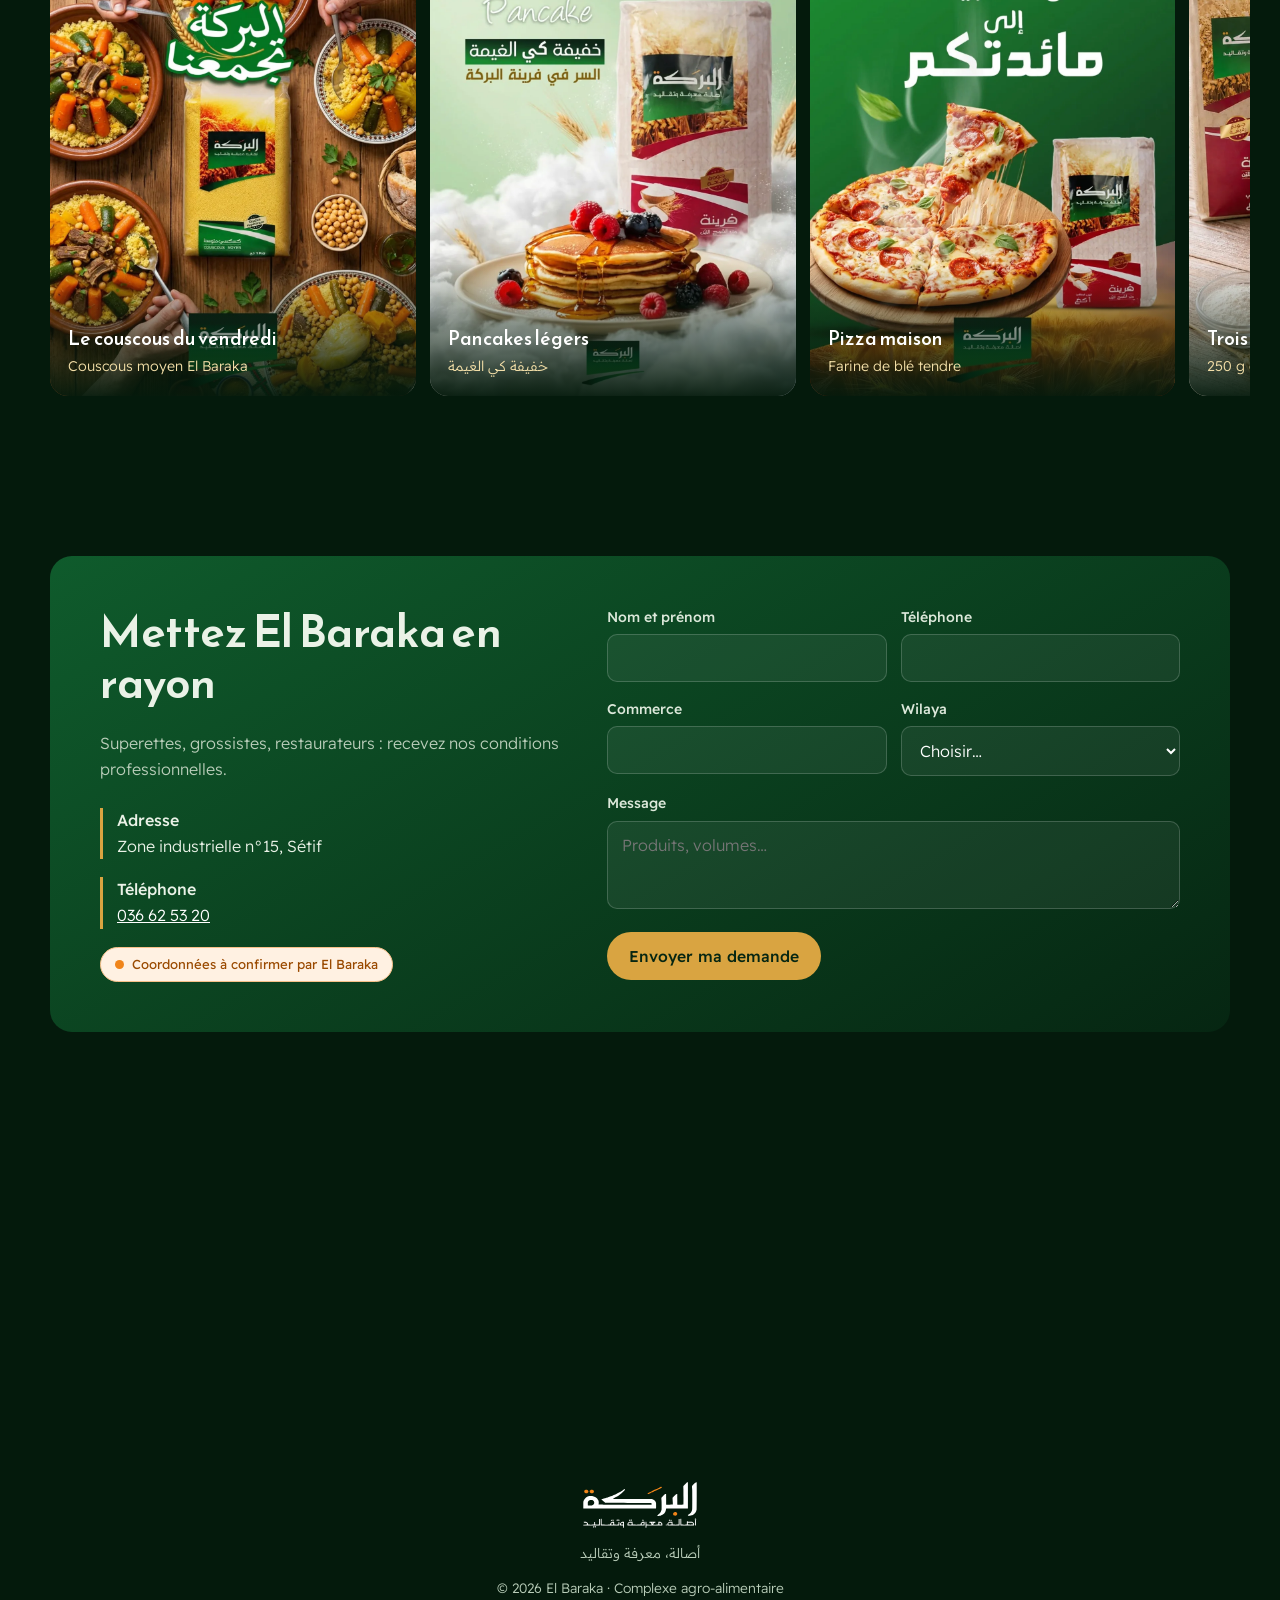
==== commit e8693ab0: "Version moderne : retrait des paquets illustrés dans le héros, seul le vrai paquet Fell N°2 reste" ====
--- a/v2/index.html
+++ b/v2/index.html
@@ -27,7 +27,6 @@
 <h1>Pâtes, couscous et farine d’Algérie</h1>
 <span class="astuce" id="astuce"><i></i>Touchez le paquet pour l’ouvrir</span>
 <div class="ouvre-info"><span class="compteur" id="compteur" aria-live="polite"><b id="nb">0</b> <span id="lib">pièces de Fell N°2</span></span><button class="btn btn-ligne rejouer" id="rejouer" style="color:#fff">Refermer</button></div>
-<div class="choix" id="choix" role="group" aria-label="Choisir un produit"></div>
 </div>
 </section>
 
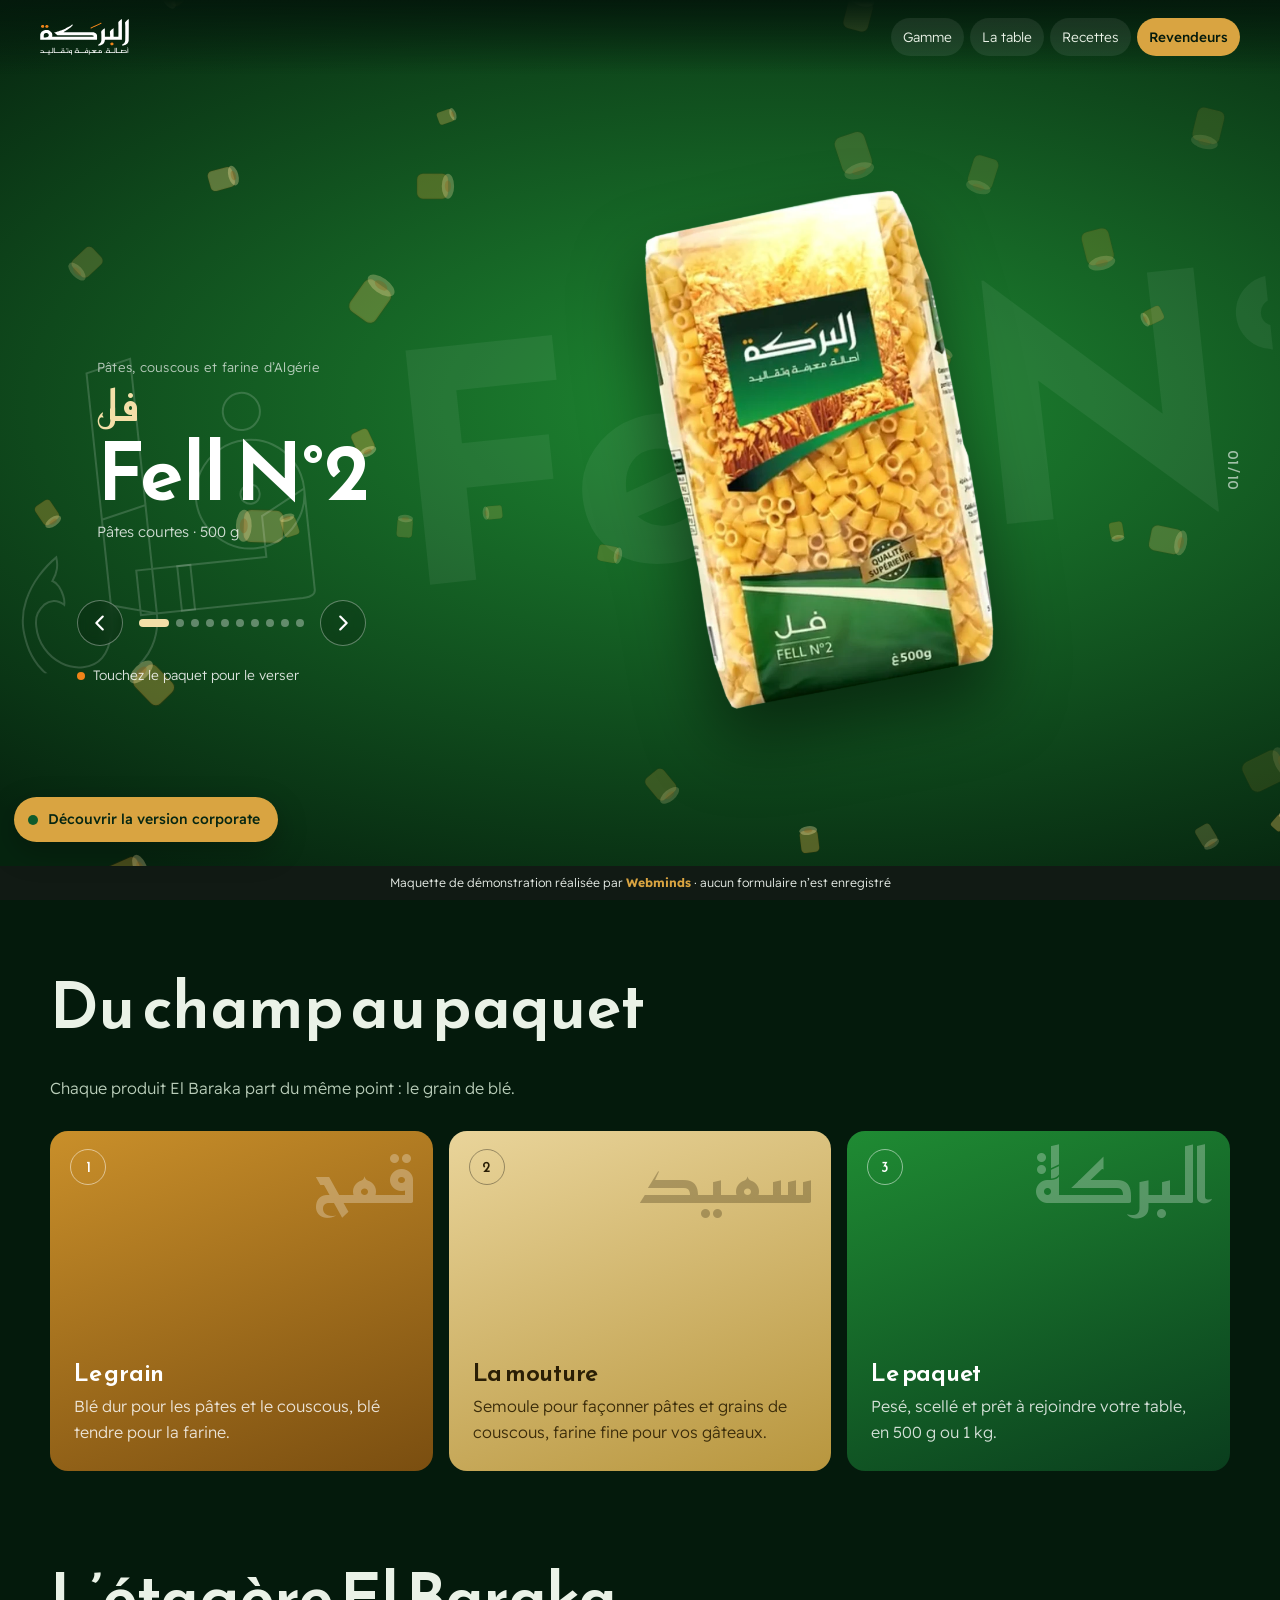
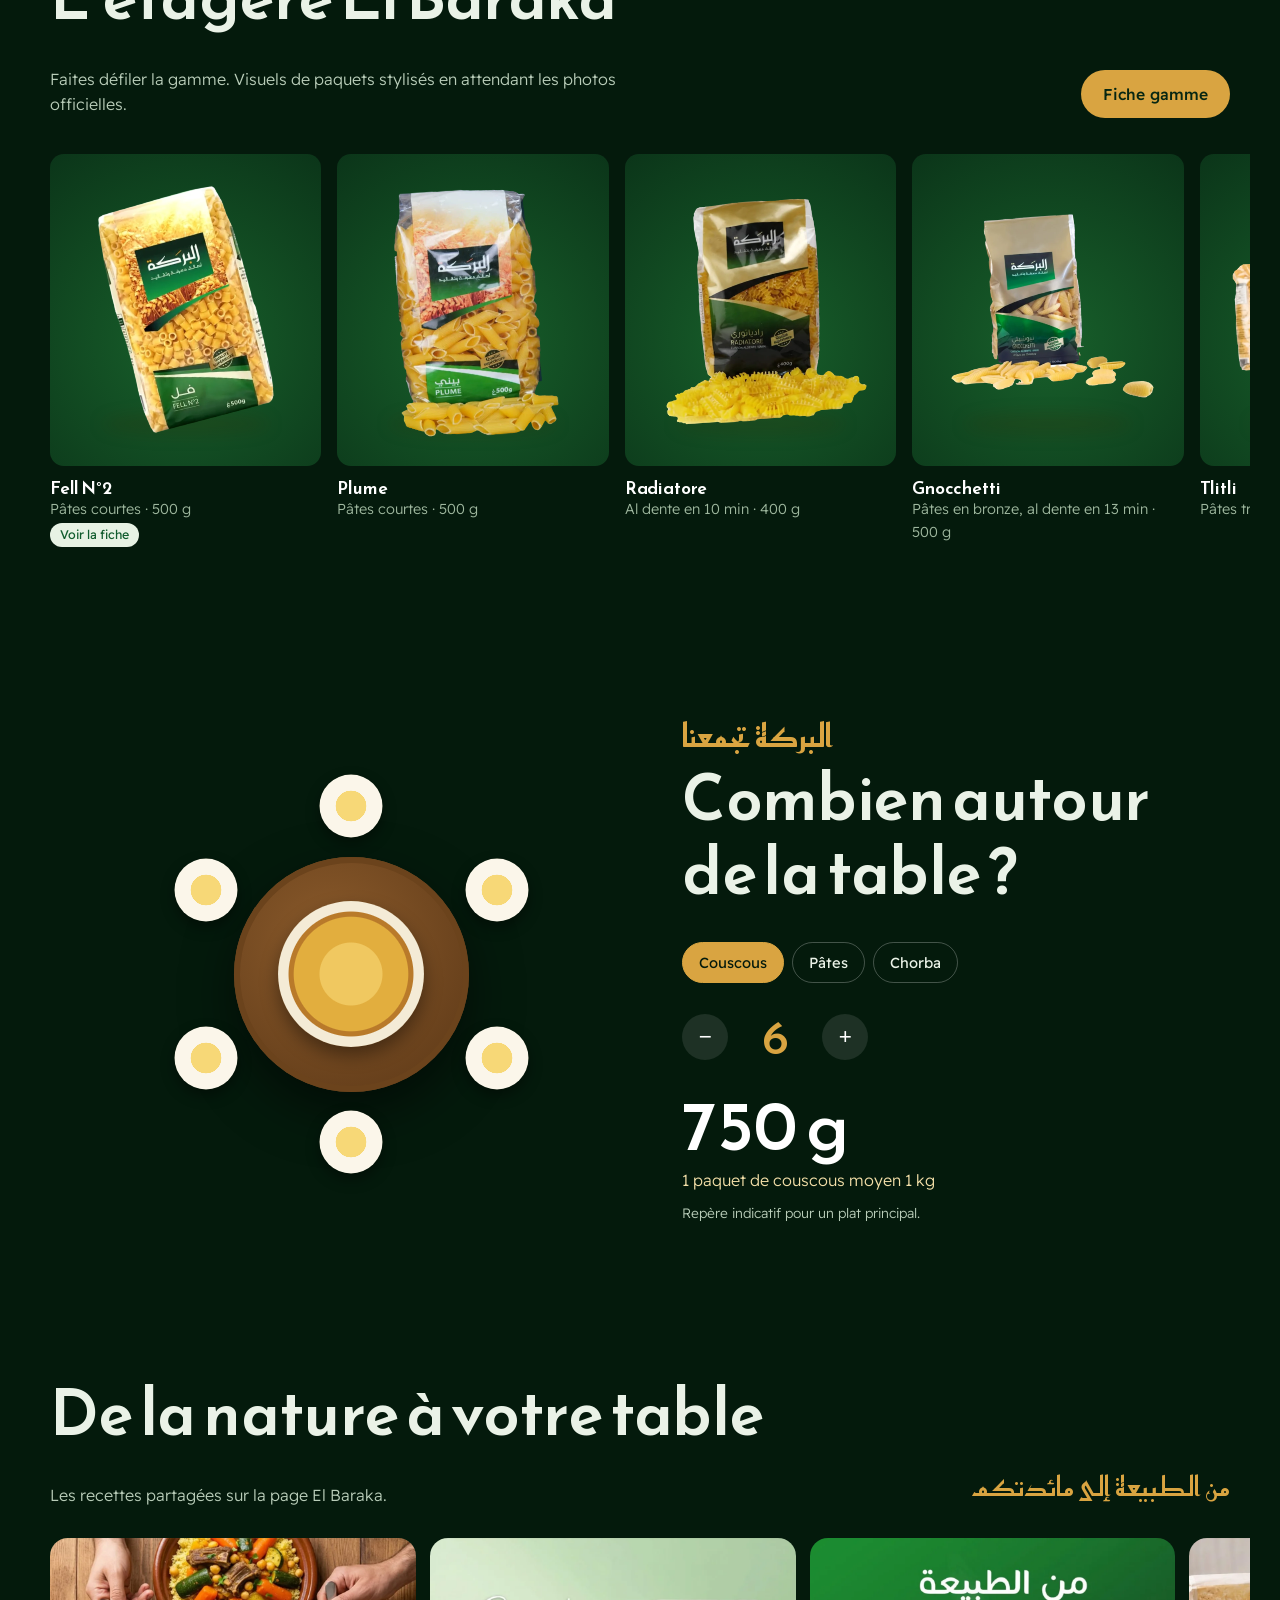
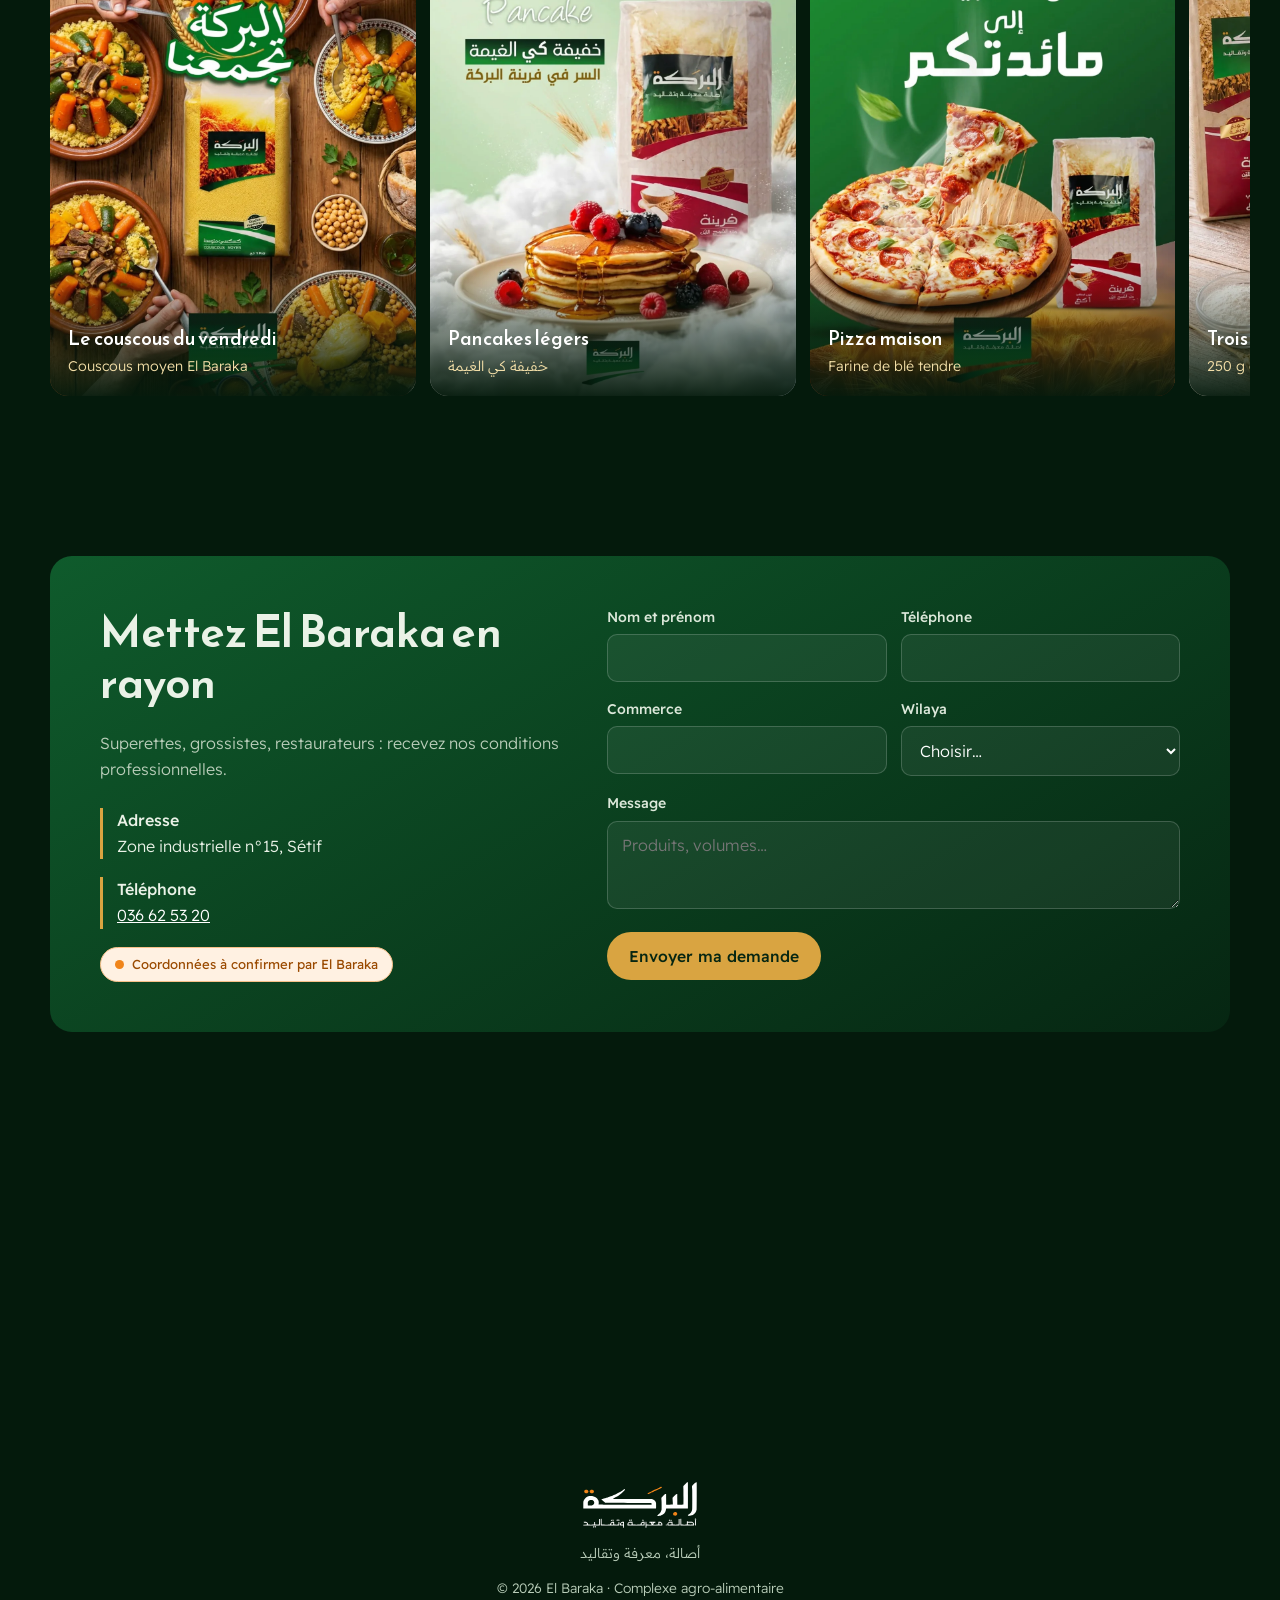
==== commit a67fd66c: "Version moderne : carrousel animé des 10 vrais paquets (couleur, nom défilant et pâtes en fond par p" ====
--- a/v2/index.html
+++ b/v2/index.html
@@ -19,15 +19,26 @@
 </header>
 
 <main id="haut">
-<section class="scene" id="scene">
-<div class="scene-ar" aria-hidden="true">البركة تجمعنا</div>
+<section class="scene" id="scene" aria-roledescription="carrousel" aria-label="La gamme El Baraka">
+<div class="sc-fond" id="fond"></div>
+<div class="sc-vague" id="vague"></div>
+<canvas id="ciel" aria-hidden="true"></canvas>
+<div class="sc-defile" aria-hidden="true"><div class="sc-piste" id="piste"></div></div>
+<div class="sc-texte">
+<p class="sc-kicker">Pâtes, couscous et farine d’Algérie</p>
+<p class="sc-ar" id="tAr"></p>
+<h1 class="sc-nom" id="tNom"></h1>
+<p class="sc-info" id="tInfo"></p>
+</div>
+<div class="sc-scene" id="stage"></div>
 <canvas id="pluie" aria-hidden="true"></canvas>
-<button class="paquet" id="paquet" aria-label="Ouvrir le paquet de Fell N°2"><img src="../assets/img/fell-n2.webp" alt="Paquet El Baraka Fell N°2" width="560" height="830"></button>
-<div class="scene-haut">
-<h1>Pâtes, couscous et farine d’Algérie</h1>
-<span class="astuce" id="astuce"><i></i>Touchez le paquet pour l’ouvrir</span>
-<div class="ouvre-info"><span class="compteur" id="compteur" aria-live="polite"><b id="nb">0</b> <span id="lib">pièces de Fell N°2</span></span><button class="btn btn-ligne rejouer" id="rejouer" style="color:#fff">Refermer</button></div>
+<div class="sc-nav">
+<button class="sc-fl" id="prev" aria-label="Produit précédent"><svg viewBox="0 0 24 24" width="22" height="22"><path d="M15 5l-7 7 7 7" fill="none" stroke="currentColor" stroke-width="2.4" stroke-linecap="round" stroke-linejoin="round"/></svg></button>
+<div class="sc-pts" id="pts"></div>
+<button class="sc-fl" id="next" aria-label="Produit suivant"><svg viewBox="0 0 24 24" width="22" height="22"><path d="M9 5l7 7-7 7" fill="none" stroke="currentColor" stroke-width="2.4" stroke-linecap="round" stroke-linejoin="round"/></svg></button>
 </div>
+<p class="sc-astuce" id="astuce"><i></i>Touchez le paquet pour le verser</p>
+<p class="sc-num" id="num"></p>
 </section>
 
 <section class="sec"><div class="wrap">
--- a/assets/css/style.css
+++ b/assets/css/style.css
@@ -100,7 +100,7 @@
 .pk-card{text-decoration:none;color:inherit;display:flex;flex-direction:column;gap:12px}
 .pk-stage{background:var(--semoule);border-radius:var(--r);aspect-ratio:1/1.15;display:grid;place-items:center;position:relative;overflow:hidden}
 .pk-stage::after{content:"";position:absolute;bottom:10%;width:62%;height:7%;border-radius:50%;background:rgba(60,40,0,.18);filter:blur(8px)}
-.pk-stage img.cut{width:66%;transform:rotate(-4deg);position:relative;z-index:1;transition:transform .3s}
+.pk-stage img.cut{width:auto;max-width:74%;max-height:78%;object-fit:contain;transform:rotate(-4deg);position:relative;z-index:1;transition:transform .3s}
 .pk-card:hover .pk-stage img.cut,.pk-card:hover .pk{transform:rotate(0) translateY(-6px)}
 .pk-card h3{margin:0;font-size:1.1rem}
 .pk-card p{margin:0;color:var(--gris);font-size:.9rem}
--- a/v2/v2.css
+++ b/v2/v2.css
@@ -9,27 +9,56 @@
 .v2-hd nav .lg{display:none}
 @media(min-width:800px){.v2-hd{padding:18px 40px}.v2-hd nav .lg{display:inline-block}}
 
-/* Héros : le paquet qui s'ouvre */
-.scene{position:relative;height:100svh;min-height:640px;overflow:hidden;background:radial-gradient(70% 55% at 50% 46%,#1D7A34 0%,#0B4A1F 45%,#041A0C 100%)}
-.scene canvas{position:absolute;inset:0;width:100%;height:100%;z-index:2;pointer-events:none}
-.scene-ar{position:absolute;left:50%;top:44%;transform:translate(-50%,-50%);font-family:var(--kufi);font-weight:700;font-size:clamp(5.5rem,30vw,22rem);line-height:.9;white-space:nowrap;color:transparent;-webkit-text-stroke:1.5px rgba(243,223,168,.22);direction:rtl;z-index:0;user-select:none}
-.paquet{position:absolute;left:50%;top:50%;width:min(46vw,250px);transform:translate(-50%,-50%) rotate(-8deg);z-index:3;border:0;background:none;padding:0;cursor:pointer;transition:transform .7s cubic-bezier(.3,1.6,.5,1)}
-.paquet img{width:100%;height:auto;filter:drop-shadow(0 40px 40px rgba(0,0,0,.55))}
-.paquet:hover{transform:translate(-50%,-52%) rotate(-5deg)}
-.paquet.ouvert:hover{transform:translate(-30%,-62%) rotate(-128deg)}
-.paquet.ouvert{transform:translate(-30%,-62%) rotate(-128deg)}
-.paquet.secoue{animation:secoue .35s}
-@keyframes secoue{25%{margin-left:-6px}75%{margin-left:6px}}
-.scene-haut{position:absolute;left:0;right:0;top:78px;z-index:4;text-align:center;padding:0 20px}
-.scene-haut h1{font-size:clamp(1.5rem,6vw,3rem);margin:0 0 12px;color:#fff}
-.astuce{display:inline-flex;align-items:center;gap:10px;font-size:.92rem;color:var(--ble-c);background:rgba(4,26,12,.55);padding:8px 16px;border-radius:999px;backdrop-filter:blur(6px)}
-.astuce i{width:8px;height:8px;border-radius:50%;background:var(--orange);animation:pls 1.6s infinite}
-.ouvre-info{display:none;align-items:center;justify-content:center;gap:14px}
-.ouvre-info.on{display:flex}
-.compteur{font-size:.9rem;color:#B9CDB9}
-.compteur b{font-family:var(--kufi);font-size:1.8rem;color:var(--ble);vertical-align:-3px}
-.rejouer{padding:9px 16px;font-size:.88rem}
-@media(min-width:800px){.scene-haut{top:96px}}
+/* Héros : carrousel de la gamme */
+.scene{position:relative;height:100svh;min-height:660px;overflow:hidden;color:#fff;isolation:isolate}
+.sc-fond,.sc-vague{position:absolute;inset:0;z-index:-3}
+.sc-vague{z-index:-2;clip-path:circle(0% at 50% 55%)}
+.sc-vague.go{transition:clip-path .9s cubic-bezier(.7,0,.2,1);clip-path:circle(150% at 50% 55%)}
+#ciel{position:absolute;inset:0;width:100%;height:100%;z-index:-1;pointer-events:none}
+#pluie{position:absolute;inset:0;width:100%;height:100%;z-index:4;pointer-events:none}
+.sc-defile{position:absolute;left:0;right:0;top:50%;transform:translateY(-50%) rotate(-6deg);z-index:0;pointer-events:none;overflow:hidden}
+.sc-piste{display:flex;gap:6vw;white-space:nowrap;width:max-content;animation:piste 22s linear infinite;font-family:var(--kufi);font-weight:700;font-size:clamp(6rem,28vw,20rem);line-height:1;color:transparent;-webkit-text-stroke:2px rgba(255,255,255,.16)}
+.sc-piste span:nth-child(even){color:rgba(255,255,255,.06);-webkit-text-stroke:0}
+@keyframes piste{to{transform:translateX(-50%)}}
+.sc-texte{position:absolute;z-index:3;left:0;right:0;top:74px;text-align:center;padding:0 20px}
+.sc-kicker{margin:0 0 4px;font-size:.82rem;color:rgba(255,255,255,.7)!important;letter-spacing:.02em}
+.sc-ar{font-family:var(--kufi);font-size:clamp(1.6rem,7vw,2.6rem);margin:0;line-height:1.2;color:var(--acc,#F3DFA8)!important}
+.sc-nom{font-size:clamp(2.2rem,10vw,5rem);margin:0;line-height:1;color:#fff}
+.sc-info{margin:8px 0 0;font-size:.92rem;color:rgba(255,255,255,.8)!important}
+.sc-texte>*{transition:opacity .35s,transform .45s cubic-bezier(.2,.8,.2,1)}
+.sc-texte.sort>*{opacity:0;transform:translateY(-14px)}
+.sc-texte.sort>*:nth-child(3){transform:translateY(18px)}
+.sc-scene{position:absolute;z-index:2;left:50%;top:54%;width:min(76vw,380px);height:min(37svh,400px);--h:min(37svh,400px);transform:translate(-50%,-50%)}
+.sc-paq{position:absolute;inset:0;display:grid;place-items:center;border:0;background:none;padding:0;cursor:pointer;-webkit-tap-highlight-color:transparent}
+.sc-paq img{max-width:100%;max-height:var(--h,37svh);width:auto;height:auto;filter:drop-shadow(0 34px 34px rgba(0,0,0,.5));animation:flotte 5s ease-in-out infinite}
+@keyframes flotte{50%{transform:translateY(-12px) rotate(1.5deg)}}
+.sc-paq.entre{animation:entre .95s cubic-bezier(.2,1.3,.3,1) both}
+.sc-paq.sortG{animation:sortG .6s cubic-bezier(.6,0,.8,.4) both}
+.sc-paq.sortD{animation:sortD .6s cubic-bezier(.6,0,.8,.4) both}
+.sc-paq.entreG{animation:entreG .95s cubic-bezier(.2,1.3,.3,1) both}
+@keyframes entre{from{transform:translateX(70vw) rotate(28deg) scale(.6);opacity:0}to{transform:none;opacity:1}}
+@keyframes entreG{from{transform:translateX(-70vw) rotate(-28deg) scale(.6);opacity:0}to{transform:none;opacity:1}}
+@keyframes sortG{to{transform:translateX(-80vw) rotate(-35deg) scale(.6);opacity:0}}
+@keyframes sortD{to{transform:translateX(80vw) rotate(35deg) scale(.6);opacity:0}}
+.sc-paq.verse img{animation:verse .55s ease}
+@keyframes verse{30%{transform:rotate(-14deg) translateY(-14px)}60%{transform:rotate(8deg)}}
+.sc-nav{position:absolute;z-index:5;left:0;right:0;bottom:118px;display:flex;align-items:center;justify-content:center;gap:16px}
+.sc-fl{width:46px;height:46px;border-radius:50%;border:1.5px solid rgba(255,255,255,.35);background:rgba(0,0,0,.18);color:#fff;display:grid;place-items:center;cursor:pointer;backdrop-filter:blur(6px)}
+.sc-fl:hover{background:rgba(255,255,255,.15)}
+.sc-pts{display:flex;gap:7px}
+.sc-pts button{width:8px;height:8px;border-radius:99px;border:0;padding:0;background:rgba(255,255,255,.35);cursor:pointer;transition:width .4s,background .4s}
+.sc-pts button[aria-current=true]{width:30px;background:var(--acc,#F3DFA8)}
+.sc-astuce{position:absolute;z-index:5;left:0;right:0;bottom:172px;text-align:center;margin:0;font-size:.85rem;color:rgba(255,255,255,.85)!important}
+.sc-astuce i{display:inline-block;width:8px;height:8px;border-radius:50%;background:var(--orange);margin-right:8px;animation:pls 1.6s infinite}
+.sc-num{position:absolute;z-index:3;right:20px;top:50%;margin:0;font-family:var(--kufi);font-size:.9rem;color:rgba(255,255,255,.6)!important;writing-mode:vertical-rl}
+@media(min-width:900px){
+  .sc-texte{text-align:left;left:6vw;right:auto;top:50%;transform:translateY(-50%);width:36vw}
+  .sc-texte.sort>*{transform:translateX(-24px)}
+  .sc-scene{left:64%;top:50%;width:min(40vw,540px);height:min(58svh,520px);--h:min(58svh,520px)}
+  .sc-nav{bottom:auto;top:calc(50% + 150px);left:6vw;right:auto;justify-content:flex-start}
+  .sc-astuce{bottom:auto;top:calc(50% + 214px);left:6vw;right:auto;text-align:left}
+  .sc-num{right:36px}
+}
 /* Du champ au paquet */
 .etapes{display:grid;gap:16px;counter-reset:e}
 .etape{position:relative;border-radius:18px;padding:30px 24px 26px;min-height:240px;display:flex;flex-direction:column;justify-content:flex-end;overflow:hidden;color:#fff}
@@ -89,13 +118,3 @@
 .v2-pied img{height:46px;width:auto;margin:0 auto 14px}
 .v2-pied p{margin-inline:auto}
 
-.choix{display:flex;gap:8px;overflow-x:auto;padding:4px 20px;margin:14px -20px 0;scrollbar-width:none;justify-content:flex-start}
-.choix::-webkit-scrollbar{display:none}
-.choix button{flex:0 0 auto;font:400 .86rem var(--txt);color:#EAF2E7;background:rgba(4,26,12,.6);border:1.5px solid rgba(243,223,168,.3);padding:9px 15px;border-radius:999px;cursor:pointer;backdrop-filter:blur(6px)}
-.choix button[aria-pressed=true]{background:var(--ble);border-color:var(--ble);color:#041A0C;font-weight:500}
-@media(min-width:800px){.choix{justify-content:center;flex-wrap:wrap}}
-.paquet .pk-hero{width:84%;margin:0 auto;transform:none;box-shadow:0 40px 50px -10px rgba(0,0,0,.6)}
-.paquet .pk-hero .pk-band{font-size:clamp(.75rem,3.4vw,1.05rem)}
-.paquet--long{width:min(34vw,180px)}
-.paquet--plat{width:min(64vw,340px)}
-.paquet--plat .pk-hero{width:100%}
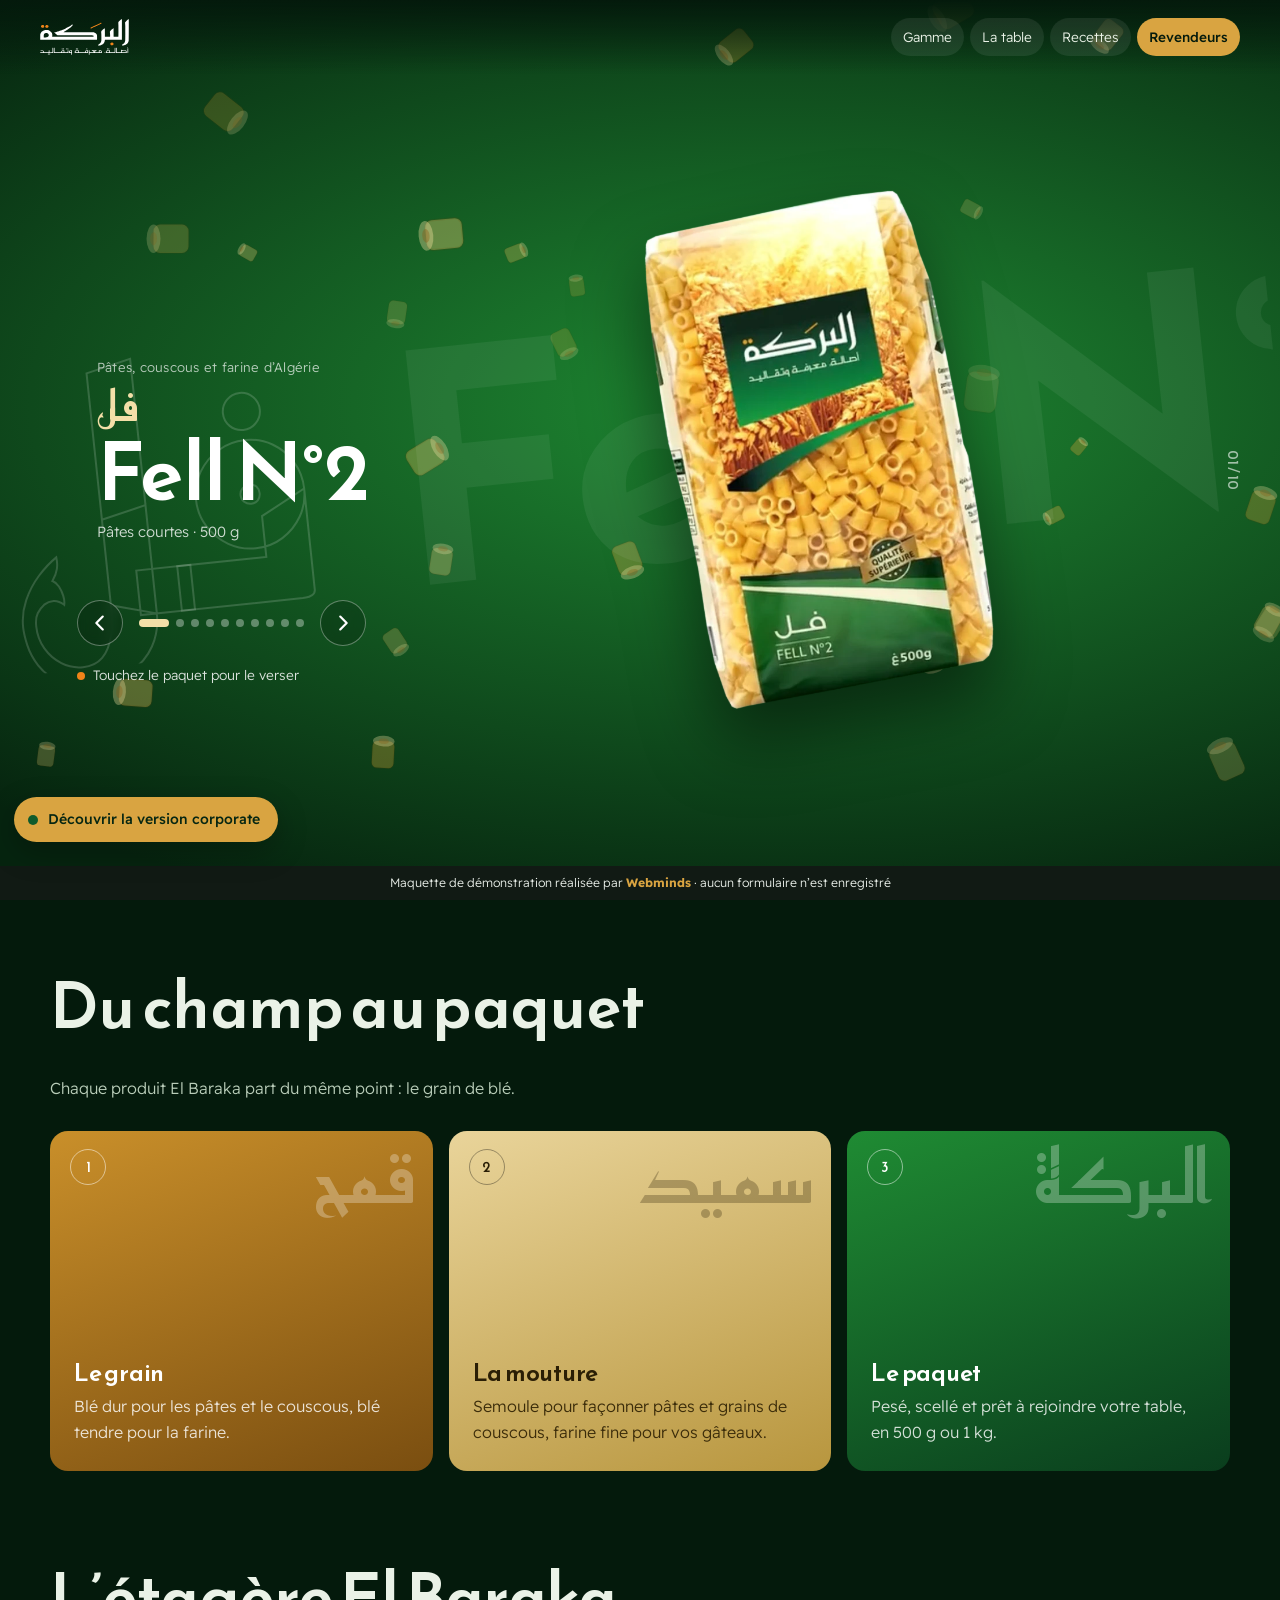
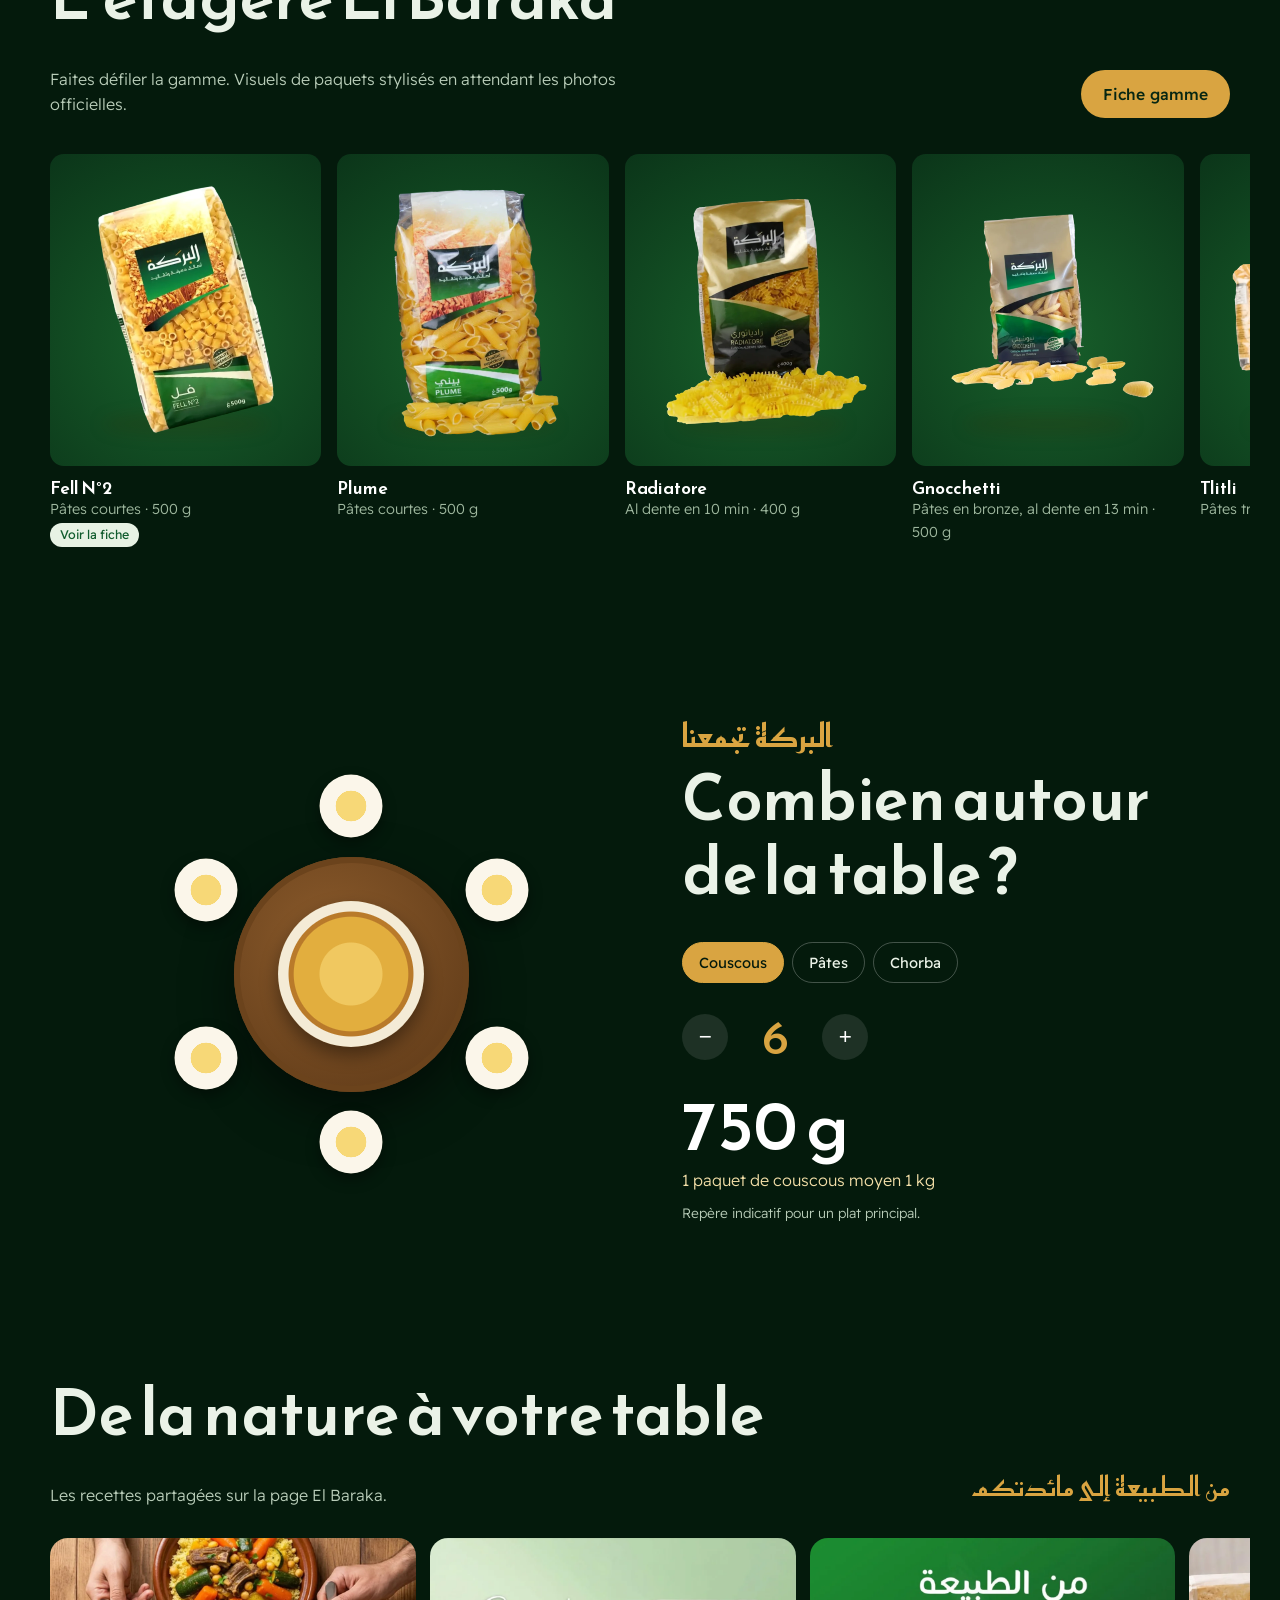
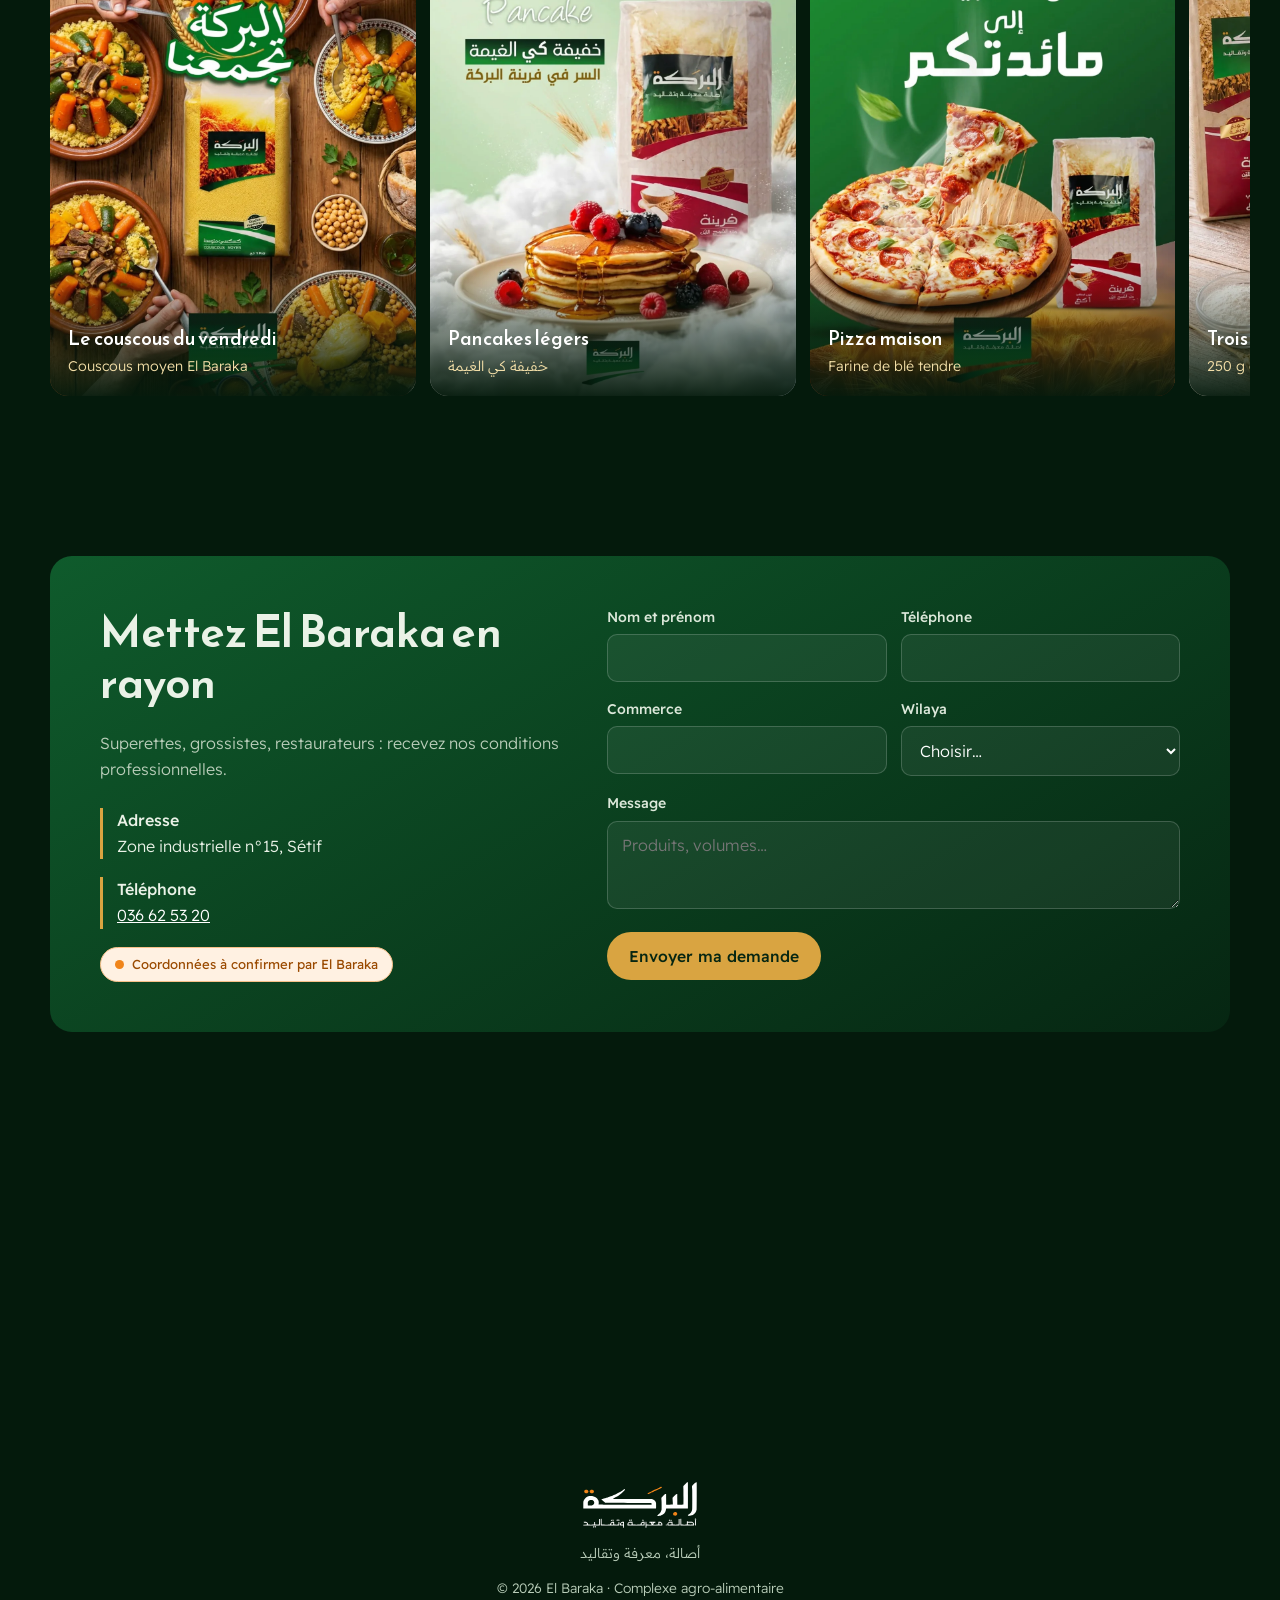
==== commit f02d3015: "Branchement Webminds Radar (suivi des visites)" ====
--- a/v2/index.html
+++ b/v2/index.html
@@ -105,5 +105,5 @@
 <div class="demo">Maquette de démonstration réalisée par <b>Webminds</b> · aucun formulaire n’est enregistré</div>
 <script src="../assets/js/main.js"></script>
 <script src="v2.js"></script>
-</body>
+<script src="https://radar-xi-flax.vercel.app/t.js" defer></script></body>
 </html>
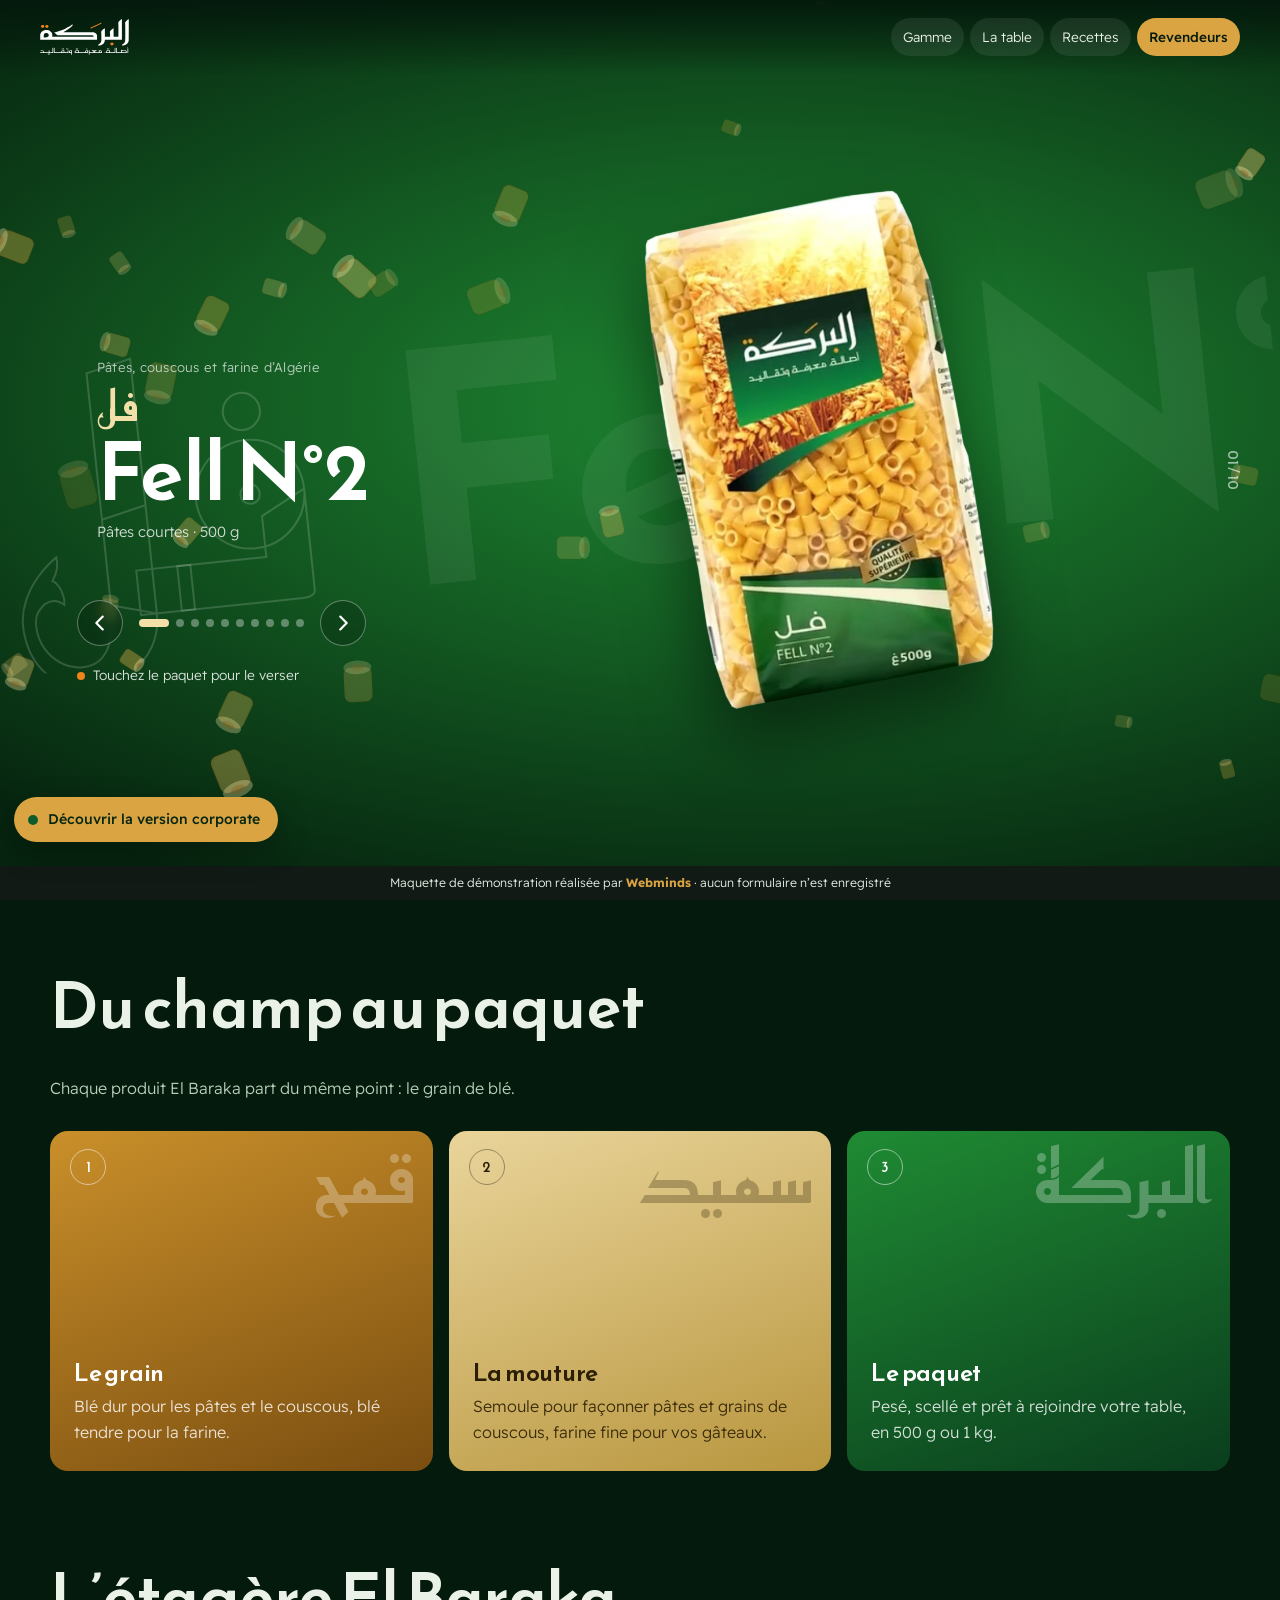
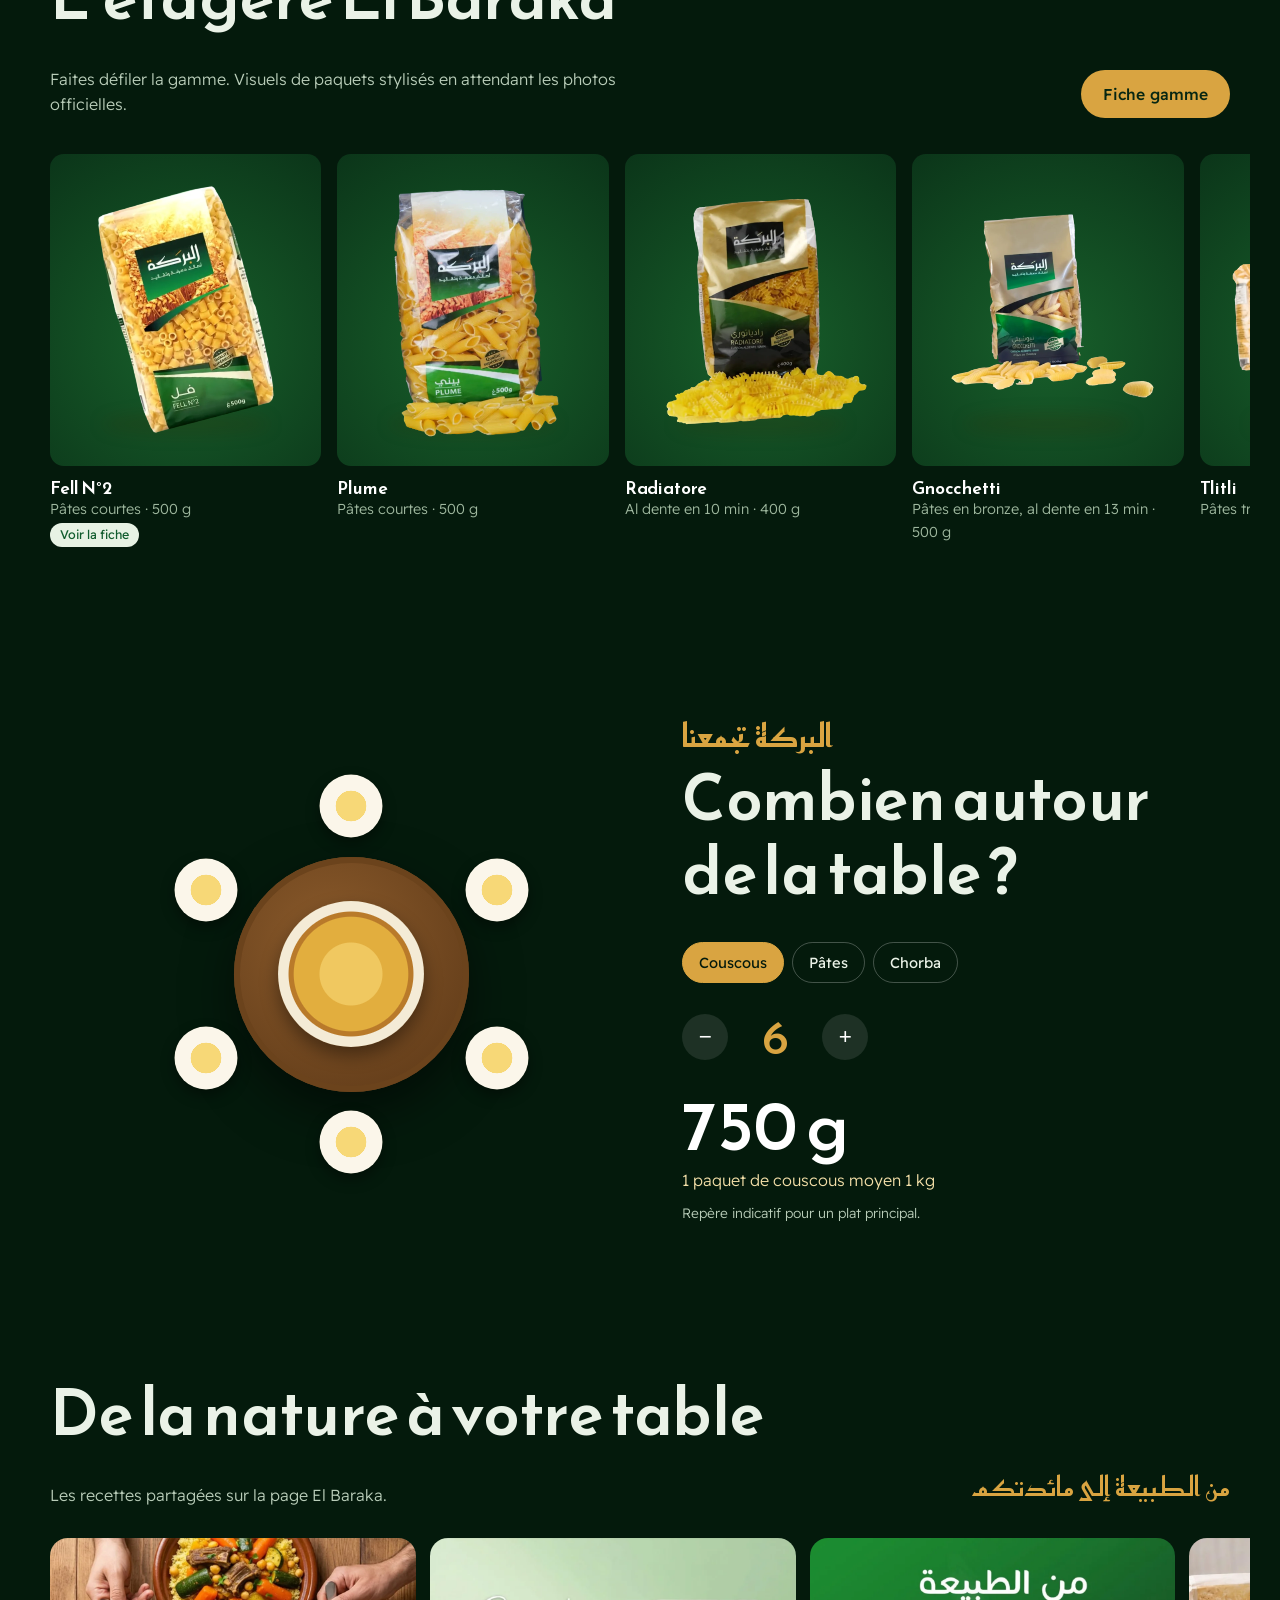
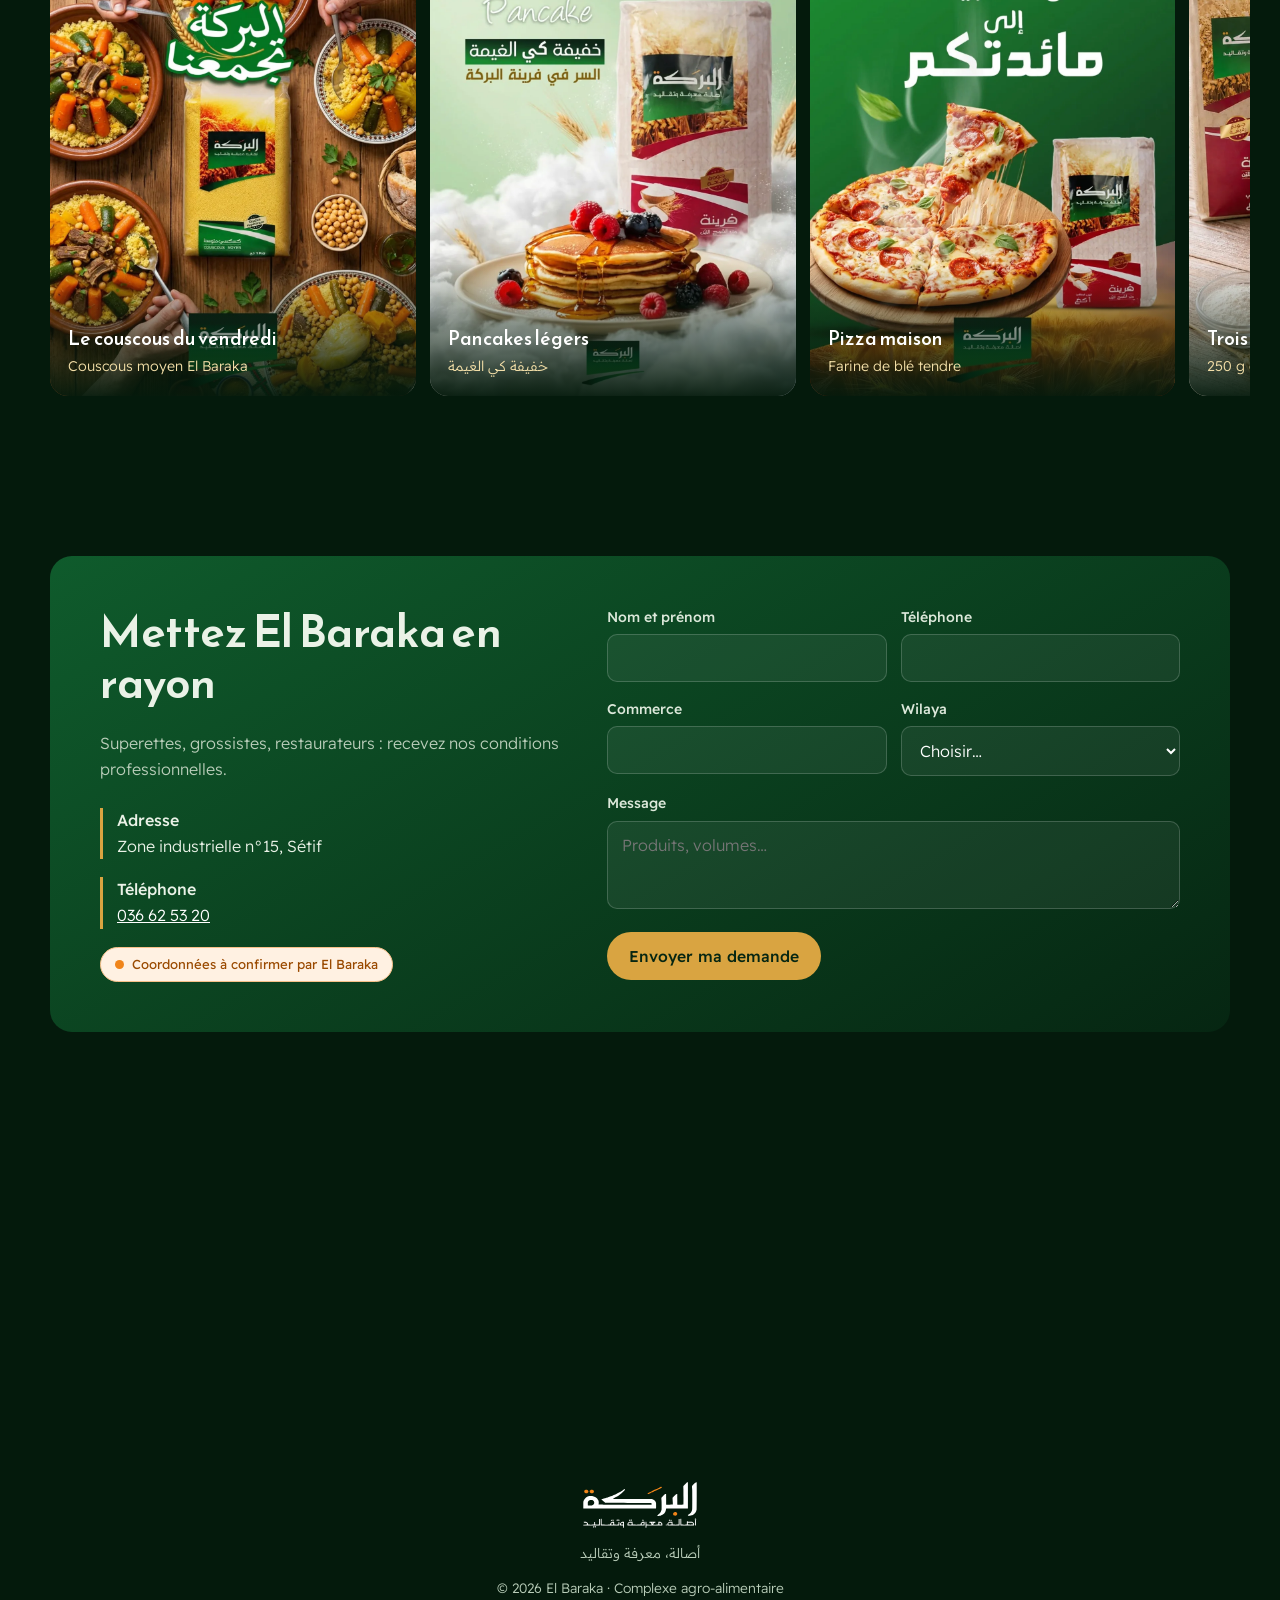
==== commit 4e70e74b: "Retrait du suivi Webminds Radar" ====
--- a/v2/index.html
+++ b/v2/index.html
@@ -104,6 +104,5 @@
 <a class="vpill" href="../"><i></i>Découvrir la version corporate</a>
 <div class="demo">Maquette de démonstration réalisée par <b>Webminds</b> · aucun formulaire n’est enregistré</div>
 <script src="../assets/js/main.js"></script>
-<script src="v2.js"></script>
-<script src="https://radar-xi-flax.vercel.app/t.js" defer></script></body>
+<script src="v2.js"></script></body>
 </html>
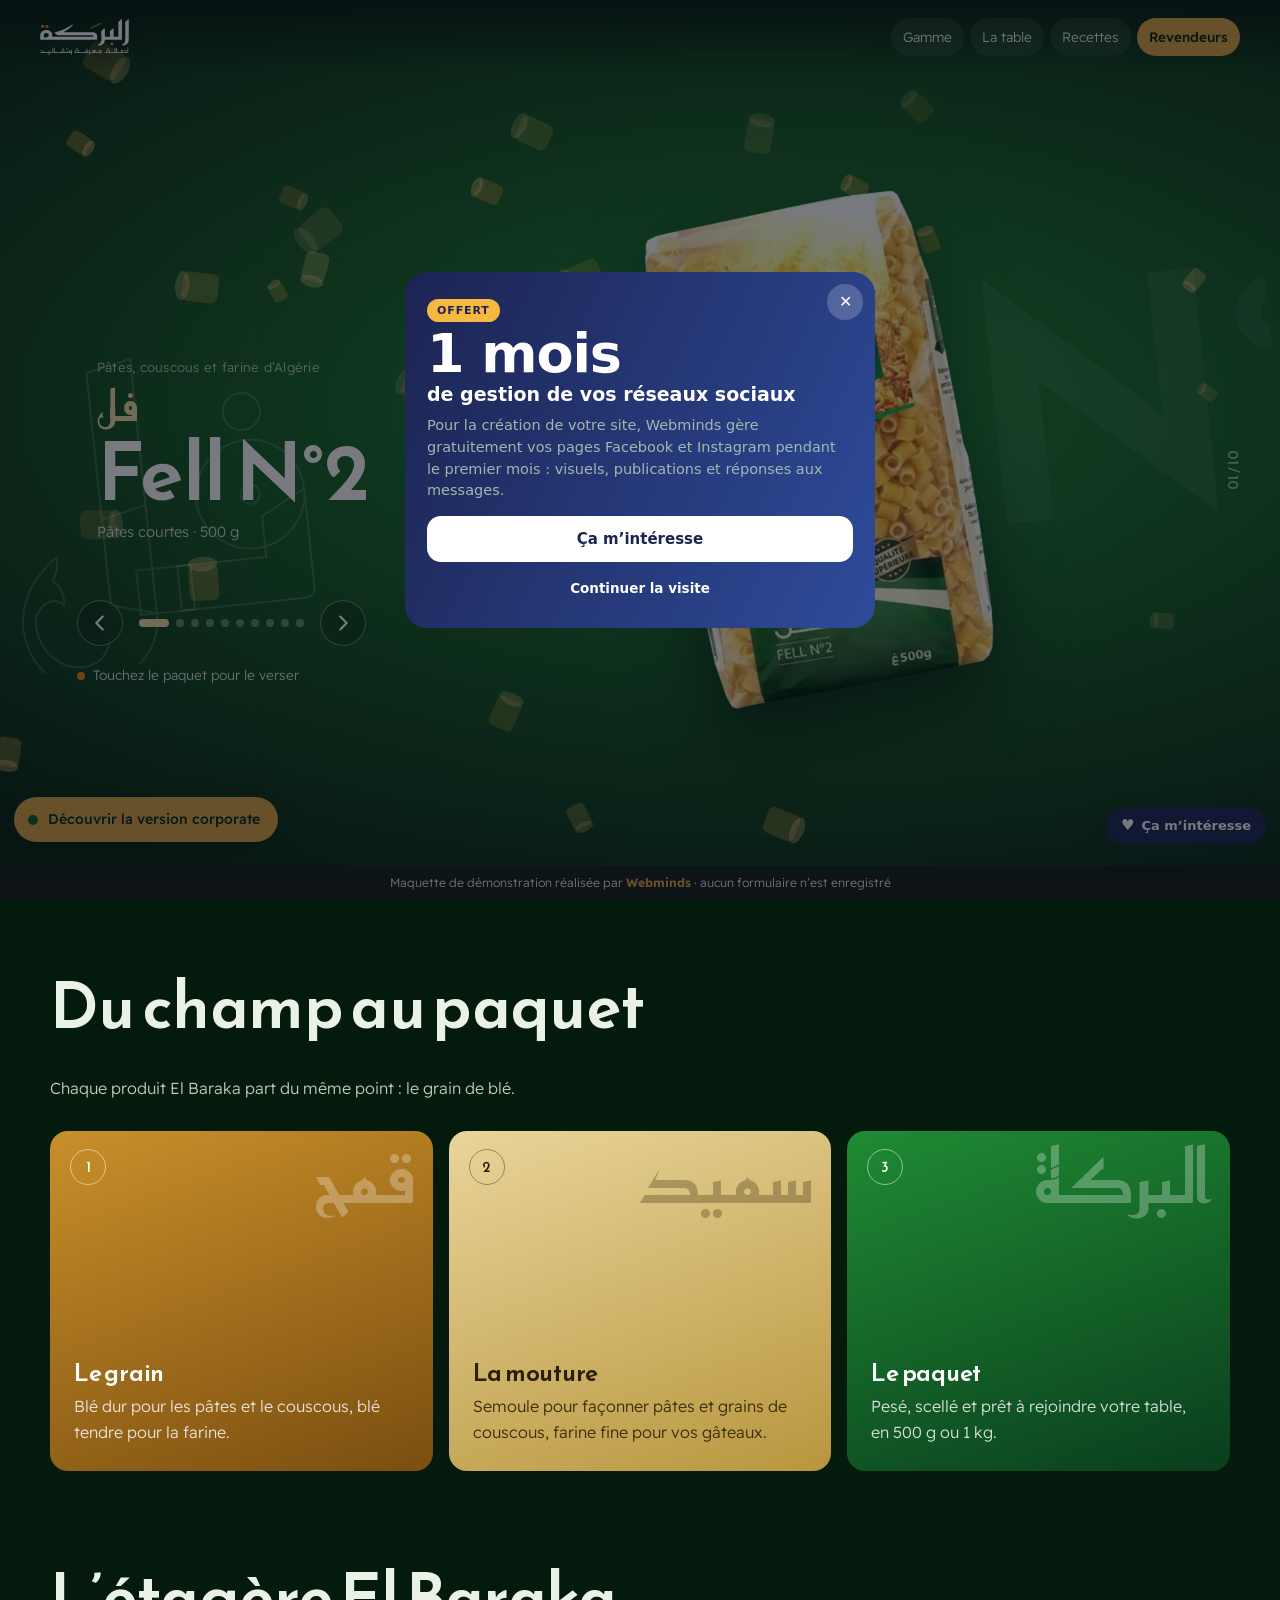
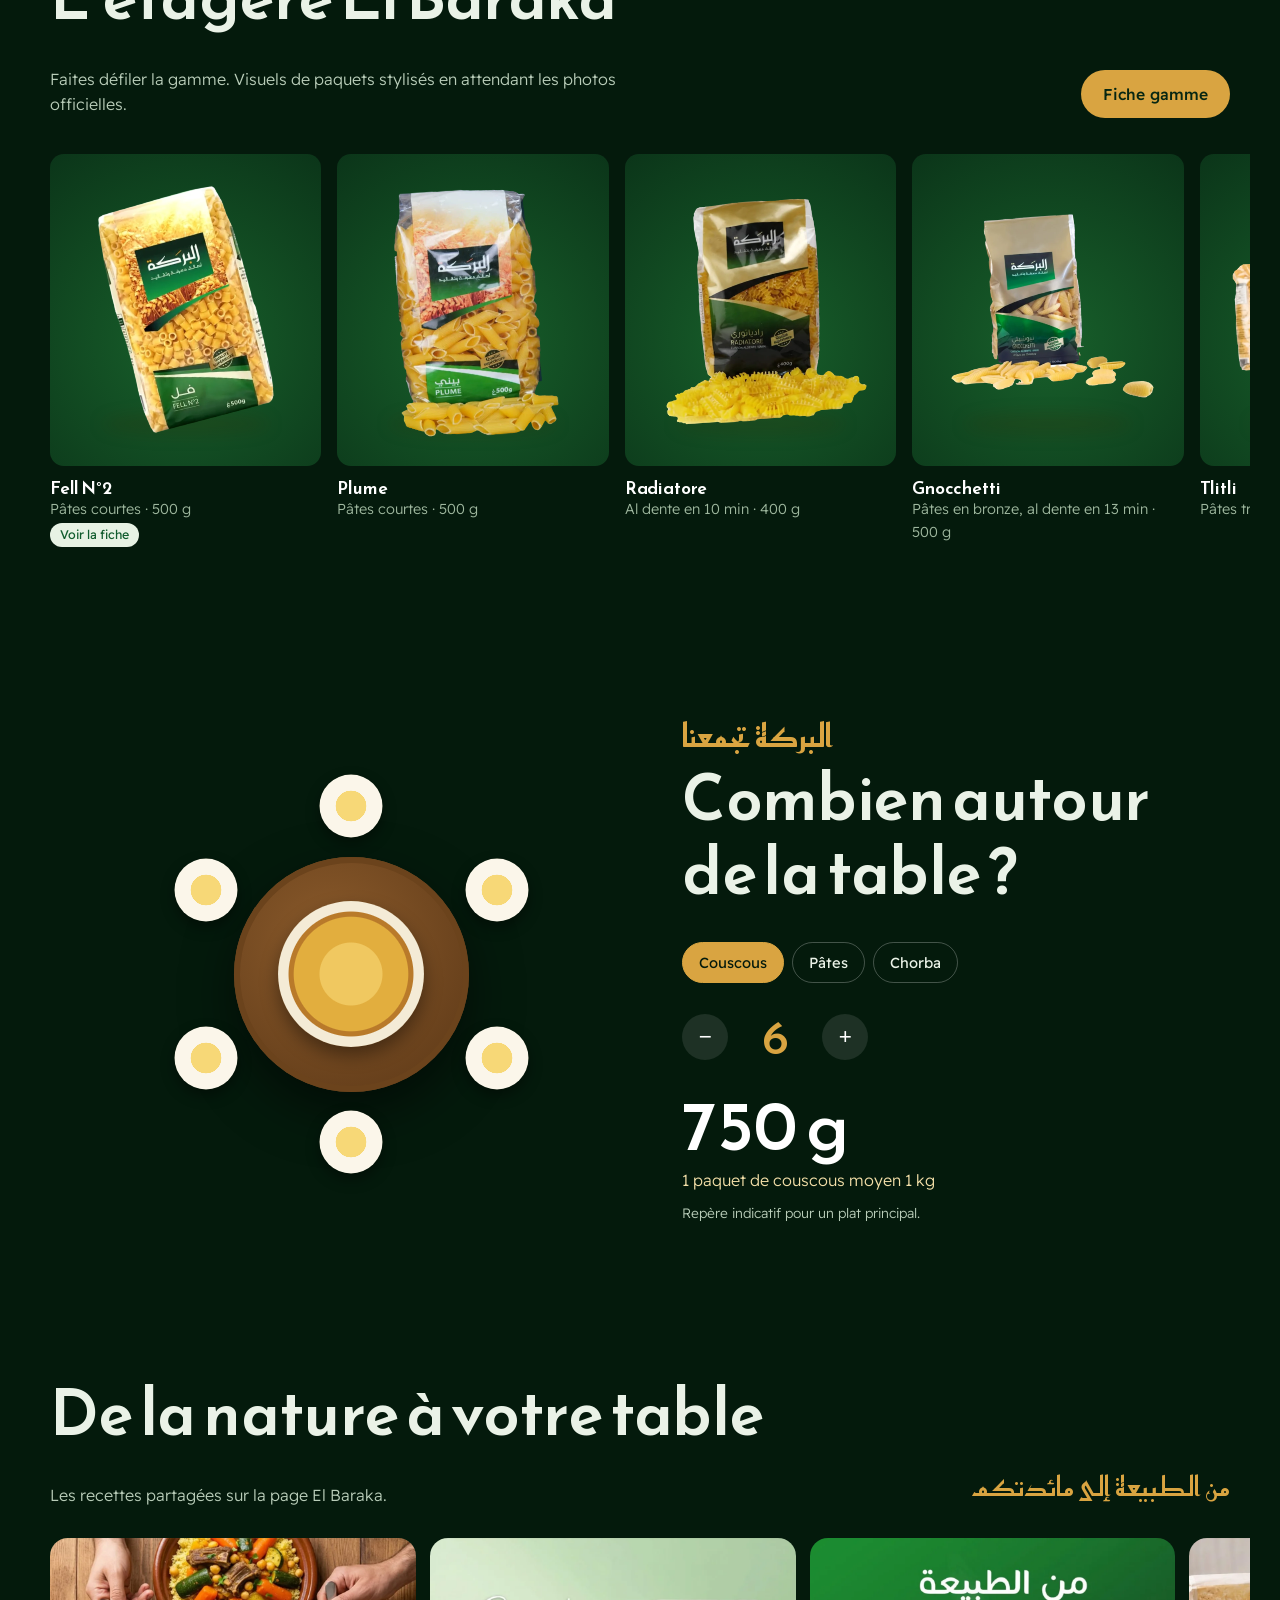
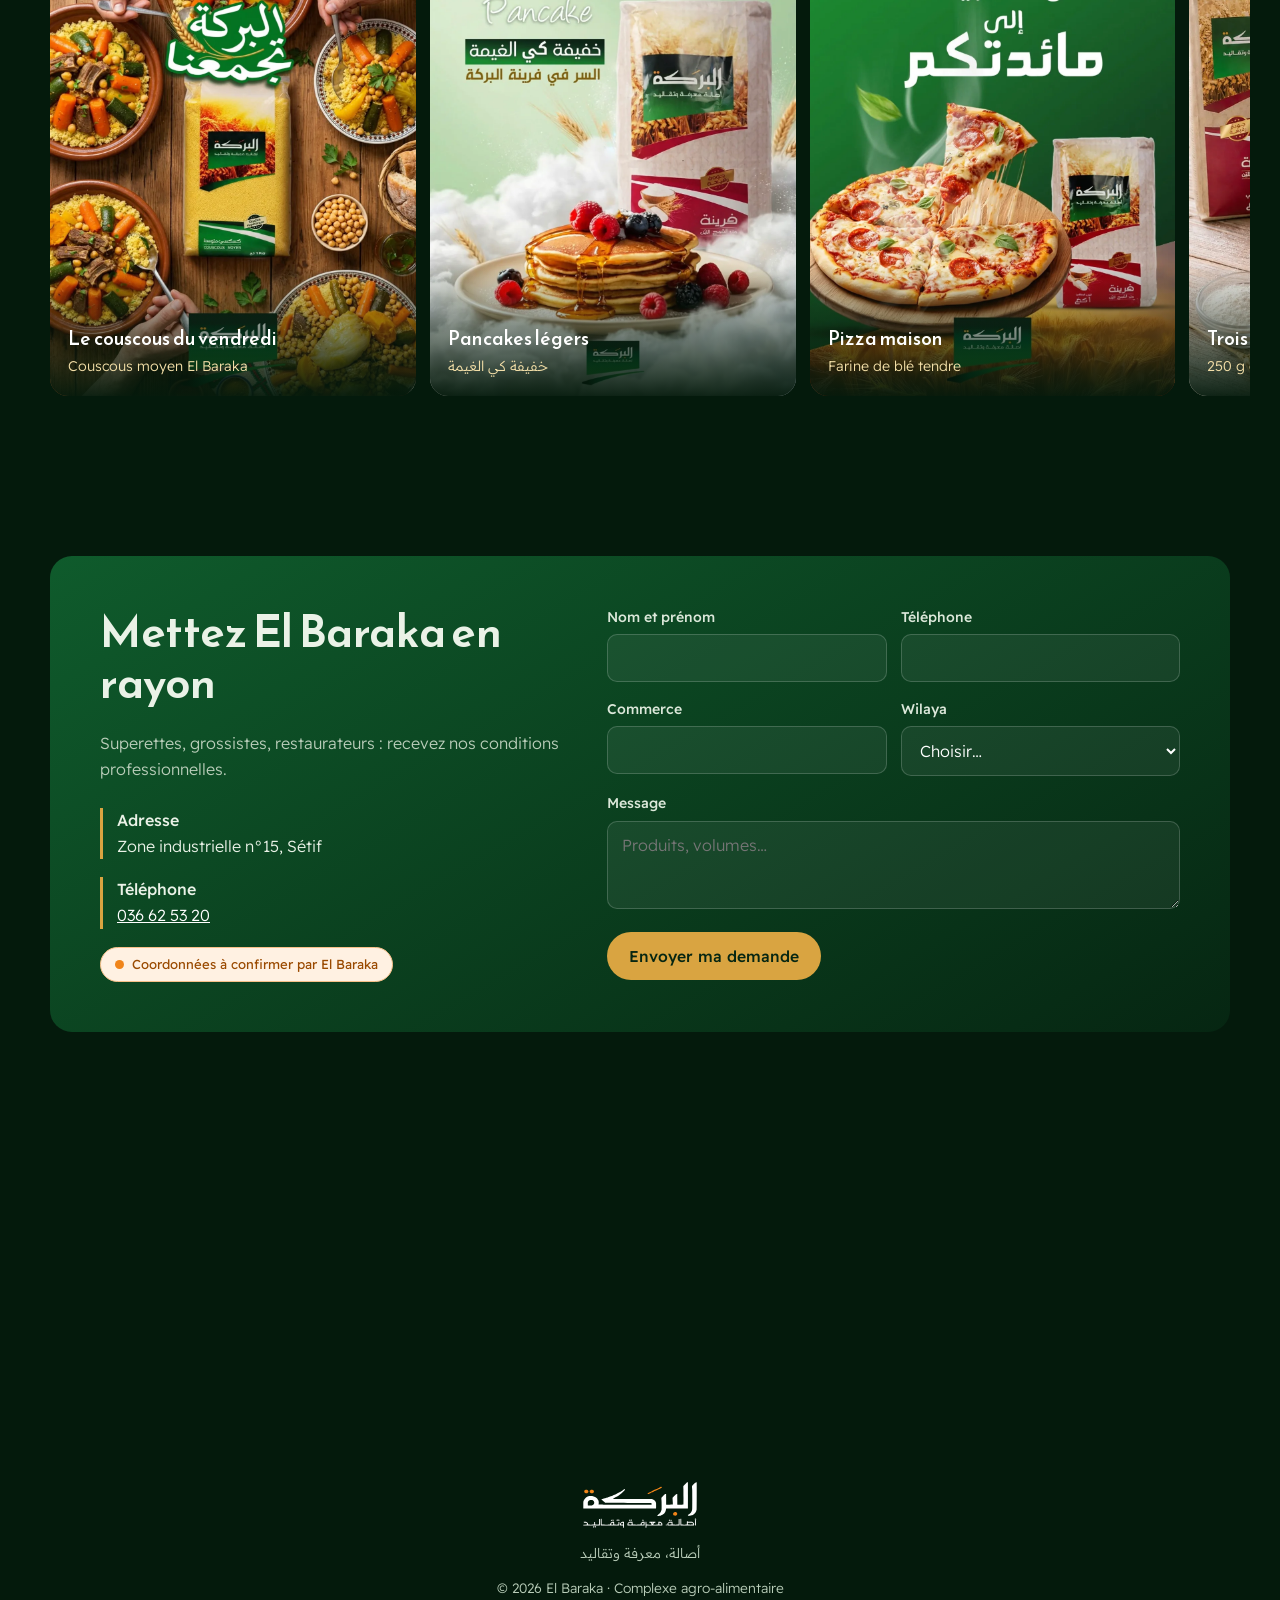
==== commit d86e55ea: "Pop-up « 1 mois de réseaux sociaux offert » et bouton « Ça m'intéresse » (envoi WhatsApp)" ====
--- a/v2/index.html
+++ b/v2/index.html
@@ -104,5 +104,42 @@
 <a class="vpill" href="../"><i></i>Découvrir la version corporate</a>
 <div class="demo">Maquette de démonstration réalisée par <b>Webminds</b> · aucun formulaire n’est enregistré</div>
 <script src="../assets/js/main.js"></script>
-<script src="v2.js"></script></body>
+<script src="v2.js"></script><script data-wml>(function(){if(window.__wmL)return;window.__wmL=1;
+var C={"p": "El Baraka", "mail": null, "wa": "213797372452", "v": [["/", "Version corporate", "Claire et rassurante"], ["/v2/", "Version moderne", "Immersive et animée"]]};
+function ready(f){document.readyState==='loading'?document.addEventListener('DOMContentLoaded',f):f()}
+ready(function(){
+var css='.wmL-b{position:fixed;right:14px;bottom:calc(56px + env(safe-area-inset-bottom));z-index:2147483000;border:0;border-radius:999px;background:#1C2452;color:#fff;font:700 13px/1 system-ui,-apple-system,Segoe UI,Roboto,sans-serif;padding:11px 15px;box-shadow:0 6px 22px rgba(20,30,60,.35);cursor:pointer;display:flex;align-items:center;gap:7px}'
++'@media(max-width:520px){.wmL-b{bottom:calc(112px + env(safe-area-inset-bottom));font-size:12.5px;padding:10px 13px}}'
++'.wmL-m{position:fixed;inset:0;z-index:2147483001;background:rgba(10,14,25,.55);display:none;align-items:flex-end;justify-content:center;font-family:system-ui,-apple-system,Segoe UI,Roboto,sans-serif}.wmL-m.on{display:flex}@media(min-width:700px){.wmL-m{align-items:center;padding:20px}}'
++'.wmL-x{box-sizing:border-box;position:relative;background:#fff;color:#1C2452;width:100%;max-width:470px;max-height:92vh;overflow:auto;border-radius:22px 22px 0 0;padding:24px 22px calc(22px + env(safe-area-inset-bottom));text-align:left}@media(min-width:700px){.wmL-x{border-radius:22px}}'
++'.wmL-x *{box-sizing:border-box}.wmL-c{position:absolute;top:12px;right:12px;width:36px;height:36px;border:0;border-radius:50%;background:#F0F2F1;font-size:16px;cursor:pointer;color:#1C2452}'
++'.wmL-x h3{font:800 26px/1.1 system-ui,-apple-system,sans-serif;margin:4px 40px 10px 0;color:inherit}.wmL-x p{margin:0 0 14px;line-height:1.5;font-size:14.5px;opacity:.85}'
++'.wmL-o{background:linear-gradient(115deg,#1C2452,#2E4B9A);color:#fff}.wmL-o .wmL-c{background:rgba(255,255,255,.2);color:#fff}.wmL-big{font:900 54px/.95 system-ui,-apple-system,sans-serif;letter-spacing:-.02em;margin:6px 0 2px}.wmL-big small{display:block;font-size:19px;font-weight:700;letter-spacing:0;margin-top:6px}'
++'.wmL-tag{display:inline-block;background:#F5B841;color:#1C2452;font:800 11px system-ui,sans-serif;letter-spacing:.08em;border-radius:999px;padding:5px 10px}'
++'.wmL-btn{display:flex;align-items:center;justify-content:center;width:100%;border:0;border-radius:14px;padding:14px;font:800 15px system-ui,-apple-system,sans-serif;cursor:pointer;margin-top:8px}.wmL-w{background:#fff;color:#1C2452}.wmL-g{background:#1FAF55;color:#fff}.wmL-n{background:#1C2452;color:#fff}.wmL-l{background:transparent;color:inherit;font-weight:600;font-size:13.5px;padding:10px}'
++'.wmL-s{font:700 11.5px system-ui,sans-serif;text-transform:uppercase;letter-spacing:.06em;opacity:.6;margin:12px 0 8px}.wmL-ch{display:grid;gap:8px}.wmL-ch label{display:flex;align-items:center;gap:10px;border:1.5px solid #E2E6E3;border-radius:12px;padding:11px 12px;cursor:pointer;font-size:14px;font-weight:600}.wmL-ch label small{display:block;font-weight:500;opacity:.65;font-size:12px}.wmL-ch input{width:18px;height:18px;flex:none;accent-color:#1FAF55}'
++'.wmL-f{display:grid;gap:8px;margin:12px 0 6px}.wmL-f input{border:1.5px solid #E2E6E3;border-radius:12px;padding:12px;font:500 16px system-ui,sans-serif;color:#1C2452;background:#fff;-webkit-user-select:text!important;user-select:text!important;width:100%}'
++'.wmL-ok{text-align:center}.wmL-ok i{display:grid;place-items:center;width:64px;height:64px;margin:6px auto 12px;border-radius:50%;background:#E8F7EE;color:#1FAF55;font-style:normal;font-size:30px}';
+var st=document.createElement('style');st.textContent=css;document.head.appendChild(st);
+function ss(k,v){try{if(v===undefined)return sessionStorage.getItem(k);sessionStorage.setItem(k,v)}catch(e){}}
+var p=location.pathname,cur=0;C.v.forEach(function(v,i){if(v[0]!=='/'&&p.indexOf(v[0])===0)cur=i});
+var off=document.createElement('div');off.className='wmL-m';off.innerHTML='<div class="wmL-x wmL-o" role="dialog" aria-modal="true"><button class="wmL-c" type="button" aria-label="Fermer">✕</button><span class="wmL-tag">OFFERT</span><div class="wmL-big">1 mois<small>de gestion de vos réseaux sociaux</small></div><p style="margin-top:12px">Pour la création de votre site, Webminds gère gratuitement vos pages Facebook et Instagram pendant le premier mois : visuels, publications et réponses aux messages.</p><button class="wmL-btn wmL-w" type="button" data-i>Ça m’intéresse</button><button class="wmL-btn wmL-l" type="button" data-c>Continuer la visite</button></div>';
+var ch='';C.v.forEach(function(v,i){ch+='<label><input type="radio" name="wmLv" value="'+v[1]+'"'+(i===cur?' checked':'')+'><span>'+v[1]+(v[2]?'<small>'+v[2]+'</small>':'')+'</span></label>'});
+var it=document.createElement('div');it.className='wmL-m';it.innerHTML='<div class="wmL-x" role="dialog" aria-modal="true"><button class="wmL-c" type="button" aria-label="Fermer">✕</button><div data-s1><h3>Cette maquette vous plaît ?</h3><p>Choisissez la version qui vous intéresse : Webminds vous recontacte pour vous la présenter.</p>'+(C.v.length>1?'<div class="wmL-s">La version préférée</div><div class="wmL-ch">'+ch+'</div>':'')+'<div class="wmL-s">En plus</div><div class="wmL-ch"><label><input type="checkbox" value="Gestion des réseaux sociaux (1 mois offert)"><span>Réseaux sociaux<small>1 mois de gestion offert avec le site</small></span></label></div><div class="wmL-f"><input name="n" placeholder="Votre nom" autocomplete="name"><input name="t" type="tel" inputmode="tel" placeholder="Votre téléphone (facultatif)" autocomplete="tel"></div><button class="wmL-btn wmL-g" type="button" data-w>Envoyer sur WhatsApp</button>'+(C.mail?'<button class="wmL-btn wmL-l" type="button" data-e>Envoyer par e-mail</button>':'')+'</div><div class="wmL-ok" data-s2 hidden><i>✓</i><h3 style="margin:0 0 8px">Merci !</h3><p>Votre choix a bien été transmis à Webminds. Nous vous recontactons très vite.</p><button class="wmL-btn wmL-n" type="button" data-c>Continuer la visite</button></div></div>';
+document.body.appendChild(off);document.body.appendChild(it);
+var b=document.createElement('button');b.type='button';b.className='wmL-b';b.innerHTML='<b style="font-size:15px">♥</b>Ça m’intéresse';document.body.appendChild(b);
+function op(m){off.classList.remove('on');it.classList.remove('on');m.classList.add('on')}
+[off,it].forEach(function(m){m.addEventListener('click',function(e){if(e.target===m||e.target.closest('.wmL-c')||e.target.closest('[data-c]'))m.classList.remove('on')})});
+b.onclick=function(){op(it)};off.querySelector('[data-i]').onclick=function(){op(it)};
+function msg(){var v=(it.querySelector('input[name=wmLv]:checked')||{}).value||C.v[cur][1],x=[].map.call(it.querySelectorAll('input[type=checkbox]:checked'),function(c){return c.value}),n=it.querySelector('[name=n]').value.trim(),t=it.querySelector('[name=t]').value.trim();
+ return{v:v,x:x,n:n,t:t,txt:'Bonjour Webminds, la maquette '+C.p+' m’intéresse.\nVersion préférée : '+v+(x.length?'\nEn plus : '+x.join(', '):'')+(n?'\nNom : '+n:'')+(t?'\nTéléphone : '+t:'')+'\nLien : '+location.origin+C.v[cur][0]}}
+function mail(m){if(!C.mail)return;try{fetch('https://formsubmit.co/ajax/'+C.mail,{method:'POST',keepalive:true,headers:{'Content-Type':'application/json','Accept':'application/json'},body:JSON.stringify({_subject:'Maquette '+C.p+' : intéressé ('+m.v+')',Prospect:C.p,Version:m.v,Options:m.x.join(', ')||'-',Nom:m.n||'-',Telephone:m.t||'-',Lien:location.origin+C.v[cur][0],_template:'table',_captcha:'false'})}).catch(function(){})}catch(e){}}
+function done(){it.querySelector('[data-s1]').hidden=true;it.querySelector('[data-s2]').hidden=false;ss('wmL-sent','1')}
+it.querySelector('[data-w]').onclick=function(){var m=msg();mail(m);done();location.href='https://wa.me/'+C.wa+'?text='+encodeURIComponent(m.txt)};
+var e=it.querySelector('[data-e]');if(e)e.onclick=function(){mail(msg());done()};
+var sh=ss('wmL-off');addEventListener('scroll',function(){var r=(scrollY+innerHeight)/document.documentElement.scrollHeight;
+ if(!sh&&scrollY>500&&r>.3){sh=1;ss('wmL-off','1');op(off)}
+ if(!ss('wmL-it')&&!ss('wmL-sent')&&sh&&r>.92&&!off.classList.contains('on')){ss('wmL-it','1');op(it)}},{passive:true});
+});})();
+</script></body>
 </html>
